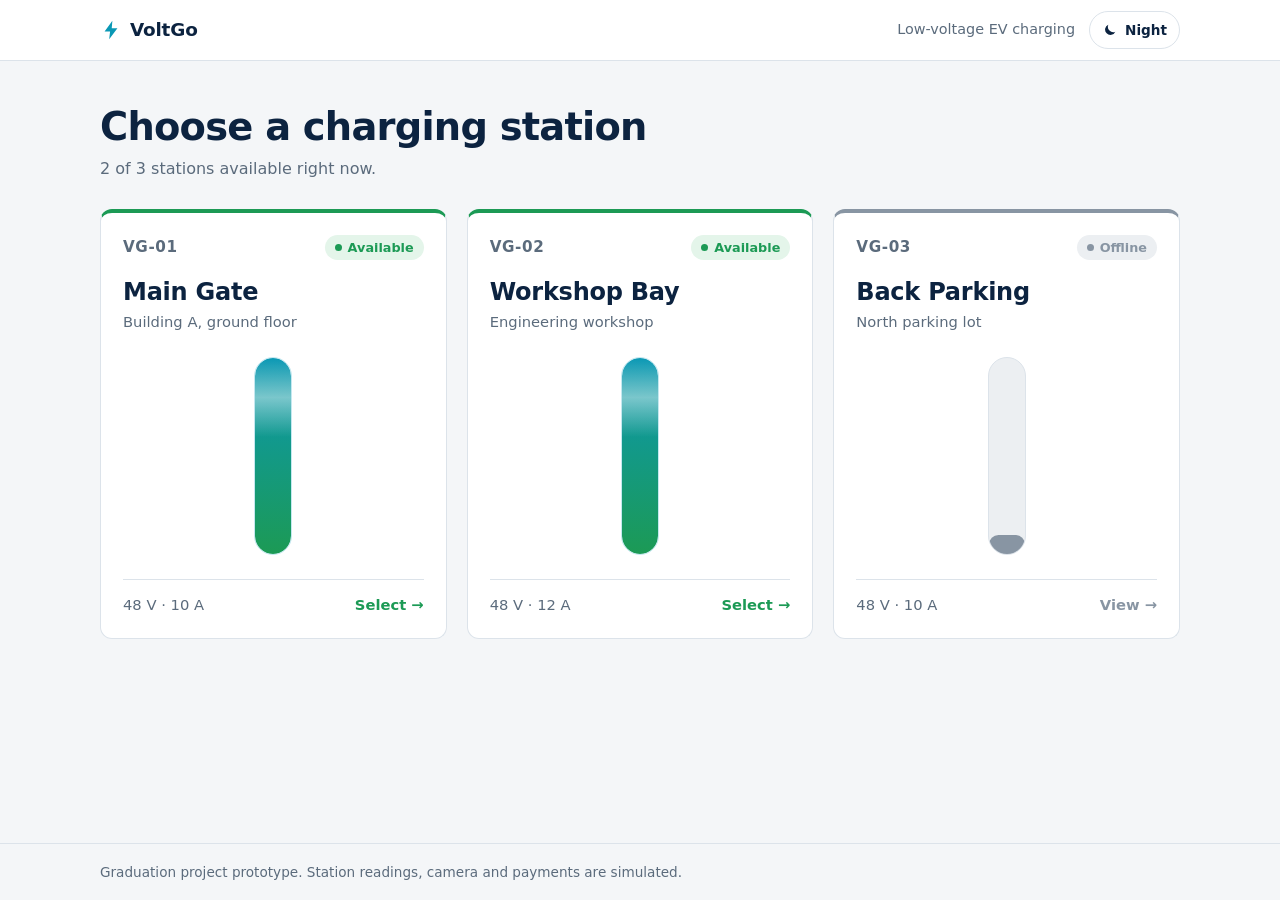
==== index.html @ 455cdbba "Add files via upload" ====
<!DOCTYPE html>
<html lang="en">
<head>
  <meta charset="utf-8">
  <meta name="viewport" content="width=device-width, initial-scale=1">
  <title>VoltGo – Choose a charging station</title>
  <link rel="stylesheet" href="css/style.css">
  <script src="js/theme.js"></script>
</head>
<body>

  <header class="site-header">
    <div class="container header-inner">
      <a class="brand" href="index.html" aria-label="VoltGo home">
        <svg class="brand-mark" viewBox="0 0 24 24" width="22" height="22" aria-hidden="true">
          <path d="M13.5 2 5 13.5h6L10 22l9-12h-6.2z" fill="currentColor"/>
        </svg>
        <span>VoltGo</span>
      </a>
      <div class="header-right">
        <span class="header-note">Low-voltage EV charging</span>
        <button type="button" class="theme-toggle" id="themeToggle" aria-label="Switch to night mode" aria-pressed="false">
          <svg class="icon-moon" viewBox="0 0 24 24" width="16" height="16" aria-hidden="true">
            <path d="M20 14.5A8 8 0 0 1 9.5 4a8 8 0 1 0 10.5 10.5z" fill="currentColor"/>
          </svg>
          <svg class="icon-sun" viewBox="0 0 24 24" width="16" height="16" aria-hidden="true">
            <circle cx="12" cy="12" r="4.2" fill="currentColor"/>
            <path d="M12 2v3M12 19v3M2 12h3M19 12h3M4.9 4.9l2.1 2.1M17 17l2.1 2.1M4.9 19.1 7 17M17 7l2.1-2.1"
                  stroke="currentColor" stroke-width="1.8" stroke-linecap="round"/>
          </svg>
          <span class="label-night">Night</span><span class="label-light">Light</span>
        </button>
      </div>
    </div>
  </header>

  <main class="container">
    <section class="intro">
      <h1>Choose a charging station</h1>
      <p class="intro-sub" id="summary"></p>
    </section>

    <!-- Cards are created by js/home.js from the list in js/stations.js -->
    <section class="stations" id="stations" aria-label="Charging stations"></section>
  </main>

  <footer class="site-footer">
    <div class="container">
      Graduation project prototype. Station readings, camera and payments are simulated.
    </div>
  </footer>

  <script src="js/stations.js"></script>
  <script src="js/home.js"></script>
</body>
</html>
---- css/style.css ----
/* ============================================================
   VoltGo – styles (light theme)
   Colors live in the :root block, change them there.
   ============================================================ */

:root {
  --bg: #f4f6f8;
  --surface: #ffffff;
  --line: #dce3ea;
  --ink: #0c2340;          /* dark navy, used for text and primary buttons */
  --ink-soft: #5b6b7c;
  --cyan: #0a98b5;         /* electric cyan, darkened a little so it reads on white */
  --cyan-bright: #19c3df;
  --cyan-soft: #e2f5f9;
  --green: #1c9a55;
  --green-bright: #3ed17f;
  --green-soft: #e4f5ea;
  --off: #8895a3;
  --off-soft: #eceff2;
  --radius: 12px;
  --shadow-hover: 0 14px 30px -14px rgba(12, 35, 64, 0.28);

  /* smaller details (also switched in night mode) */
  --on-ink: #ffffff;       /* text on navy buttons */
  --on-go: #ffffff;        /* text on the green Start button */
  --energy-border: #c4e8f0;
  --camera-a: #eef2f5;
  --camera-b: #e6ebf0;
  --camera-line: #c3cdd7;
  --danger: #b3261e;
  --danger-soft: #fdeceb;
  --ok-text: #14703d;
  --off-text: #4a5866;
  color-scheme: light;
}

/* Night mode: same names, darker values. Switched by js/theme.js */
:root[data-theme="dark"] {
  --bg: #0a1524;
  --surface: #12233a;
  --line: #243a55;
  --ink: #e7eef6;
  --ink-soft: #93a5b9;
  --cyan: #2fc6e2;
  --cyan-bright: #55daf0;
  --cyan-soft: #123a4d;
  --green: #3cc97a;
  --green-bright: #5be39a;
  --green-soft: #12392a;
  --off: #7d8d9f;
  --off-soft: #1b2c42;
  --shadow-hover: 0 14px 30px -14px rgba(0, 0, 0, 0.65);

  --on-ink: #0a1524;
  --on-go: #06210f;
  --energy-border: #1f4f62;
  --camera-a: #162a43;
  --camera-b: #1a3150;
  --camera-line: #33506f;
  --danger: #ff8078;
  --danger-soft: #3b1d22;
  --ok-text: #7fe3a9;
  --off-text: #b6c3d1;
  color-scheme: dark;
}

*, *::before, *::after { box-sizing: border-box; }

html { -webkit-text-size-adjust: 100%; }

body {
  margin: 0;
  background: var(--bg);
  color: var(--ink);
  font-family: system-ui, -apple-system, "Segoe UI", Roboto, "Helvetica Neue", Arial, sans-serif;
  font-size: 16px;
  line-height: 1.5;
  min-height: 100vh;
  display: flex;
  flex-direction: column;
}

main { flex: 1; padding-bottom: 48px; }

[hidden] { display: none !important; }

h1, h2, p, dl, dd { margin: 0; }
a { color: var(--cyan); }
button, input { font: inherit; color: inherit; }

.container { width: min(1080px, 100% - 32px); margin-inline: auto; }
.muted { color: var(--ink-soft); }
.small { font-size: 0.85rem; }

/* ---------- Header / footer ---------- */
.site-header {
  background: var(--surface);
  border-bottom: 1px solid var(--line);
}
.header-inner {
  display: flex;
  align-items: center;
  justify-content: space-between;
  height: 60px;
}
.brand {
  display: inline-flex;
  align-items: center;
  gap: 8px;
  color: var(--ink);
  text-decoration: none;
  font-weight: 700;
  font-size: 1.15rem;
  letter-spacing: -0.01em;
}
.brand-mark { color: var(--cyan); }
.header-note, .back-link { font-size: 0.9rem; color: var(--ink-soft); text-decoration: none; }
.back-link:hover { color: var(--ink); }

.site-footer {
  border-top: 1px solid var(--line);
  padding: 18px 0;
  font-size: 0.85rem;
  color: var(--ink-soft);
}

/* ---------- Status pill ---------- */
.status {
  display: inline-flex;
  align-items: center;
  gap: 6px;
  padding: 3px 10px;
  border-radius: 999px;
  font-size: 0.8rem;
  font-weight: 600;
  white-space: nowrap;
}
.status::before {
  content: "";
  width: 7px;
  height: 7px;
  border-radius: 50%;
  background: currentColor;
}
.status--available { background: var(--green-soft); color: var(--green); }
.status--offline   { background: var(--off-soft);   color: var(--off); }

/* ============================================================
   HOME PAGE
   ============================================================ */
.intro { padding: 44px 0 28px; }
.intro h1 { font-size: clamp(1.8rem, 4vw, 2.4rem); letter-spacing: -0.02em; line-height: 1.15; }
.intro-sub { margin-top: 8px; color: var(--ink-soft); }

.stations {
  display: grid;
  grid-template-columns: repeat(auto-fit, minmax(250px, 1fr));
  gap: 20px;
}

.station-card {
  --accent: var(--cyan);
  display: flex;
  flex-direction: column;
  min-height: 430px;
  padding: 22px;
  background: var(--surface);
  border: 1px solid var(--line);
  border-top: 4px solid var(--accent);
  border-radius: var(--radius);
  color: inherit;
  text-decoration: none;
  transition: transform 0.25s ease, box-shadow 0.25s ease, border-color 0.25s ease;
  animation: rise 0.5s ease both;
  animation-delay: calc(var(--i, 0) * 90ms);
}
.station-card.is-available { --accent: var(--green); }
.station-card.is-offline   { --accent: var(--off); }

.station-card:focus-visible { outline: 3px solid var(--cyan-soft); border-color: var(--accent); }
.station-card:active { transform: scale(0.98); }

/* Hover lift only on devices that really hover (mouse), not on touch screens */
@media (hover: hover) {
  .station-card:hover {
    transform: translateY(-6px);
    box-shadow: var(--shadow-hover);
    border-color: var(--accent);
  }
}

.card-top { display: flex; justify-content: space-between; align-items: center; }
.card-id {
  font-weight: 700;
  font-size: 0.95rem;
  letter-spacing: 0.04em;
  color: var(--ink-soft);
}
.card-name { margin-top: 18px; font-size: 1.5rem; letter-spacing: -0.01em; line-height: 1.2; }
.card-location { margin-top: 4px; color: var(--ink-soft); font-size: 0.92rem; }

/* The vertical energy bar */
.energy {
  position: relative;
  flex: 1;
  width: 38px;
  min-height: 150px;
  margin: 24px auto;
  background: var(--cyan-soft);
  border: 1px solid var(--energy-border);
  border-radius: 19px;
  overflow: hidden;
}
.energy-fill {
  position: absolute;
  inset: auto 0 0 0;
  height: 100%;
  background: linear-gradient(to top, var(--green), var(--cyan));
  border-radius: 19px;
}
/* a soft light band that drifts upward */
.energy-fill::after {
  content: "";
  position: absolute;
  left: 0;
  right: 0;
  height: 40%;
  background: linear-gradient(to top, transparent, rgba(255, 255, 255, 0.45), transparent);
  animation: flow 2.8s linear infinite;
}
.is-offline .energy { background: var(--off-soft); border-color: var(--line); }
.is-offline .energy-fill { height: 10%; background: var(--off); }
.is-offline .energy-fill::after { display: none; }

.card-foot {
  display: flex;
  justify-content: space-between;
  align-items: center;
  padding-top: 14px;
  border-top: 1px solid var(--line);
  font-size: 0.92rem;
}
.card-spec { color: var(--ink-soft); }
.card-go { font-weight: 600; color: var(--accent); transition: transform 0.2s ease; }
.station-card:hover .card-go { transform: translateX(4px); }

@keyframes rise {
  from { opacity: 0; transform: translateY(14px); }
  to   { opacity: 1; transform: none; }
}
@keyframes flow {
  from { bottom: -45%; }
  to   { bottom: 105%; }
}

/* ============================================================
   STATION PAGE
   ============================================================ */
.notice-block { padding: 60px 0; }
.notice-block h1 { margin-bottom: 8px; }

.station-head {
  display: flex;
  justify-content: space-between;
  align-items: flex-start;
  gap: 16px;
  padding: 32px 0 22px;
}
.station-head h1 { font-size: clamp(1.6rem, 4vw, 2.1rem); letter-spacing: -0.02em; line-height: 1.15; }
.eyebrow { font-weight: 700; letter-spacing: 0.05em; color: var(--cyan); font-size: 0.9rem; }

.layout { display: grid; gap: 20px; grid-template-columns: 1fr; align-items: start; }
.col { display: grid; gap: 20px; }
@media (min-width: 880px) {
  .layout { grid-template-columns: 1fr 1.1fr; }
}

.card {
  background: var(--surface);
  border: 1px solid var(--line);
  border-radius: var(--radius);
  padding: 22px;
  animation: rise 0.4s ease both;
}
.card-title {
  display: flex;
  align-items: center;
  gap: 10px;
  font-size: 1.05rem;
  margin-bottom: 16px;
}
.tag {
  font-size: 0.7rem;
  font-weight: 600;
  text-transform: uppercase;
  letter-spacing: 0.06em;
  padding: 2px 8px;
  border-radius: 4px;
  background: var(--off-soft);
  color: var(--ink-soft);
}

/* Readings */
.readings { display: grid; grid-template-columns: repeat(3, 1fr); gap: 10px; margin-bottom: 12px; }
.reading {
  display: flex;
  flex-direction: column;
  gap: 2px;
  padding: 12px;
  background: var(--bg);
  border-radius: 8px;
}
.reading-label { font-size: 0.78rem; color: var(--ink-soft); }
.reading-value {
  font-size: 1.5rem;
  font-weight: 700;
  font-variant-numeric: tabular-nums;
  line-height: 1.2;
}
.reading-value small, .live-value small {
  margin-left: 3px;
  font-size: 0.8rem;
  font-weight: 500;
  color: var(--ink-soft);
}

/* Camera placeholder */
.camera {
  display: flex;
  flex-direction: column;
  align-items: center;
  justify-content: center;
  gap: 8px;
  aspect-ratio: 16 / 9;
  border-radius: 8px;
  color: var(--ink-soft);
  font-size: 0.9rem;
  background: repeating-linear-gradient(135deg, var(--camera-a), var(--camera-a) 12px, var(--camera-b) 12px, var(--camera-b) 24px);
  border: 1px dashed var(--camera-line);
}
.camera.is-off { opacity: 0.7; }

/* Steps */
.step { display: flex; align-items: center; gap: 10px; margin: 22px 0 10px; }
.step:first-of-type { margin-top: 0; }
.step-num {
  display: grid;
  place-items: center;
  width: 24px;
  height: 24px;
  border-radius: 50%;
  background: var(--ink);
  color: var(--on-ink);
  font-size: 0.8rem;
  font-weight: 700;
}
.step-title { font-weight: 600; }

/* Segmented control */
.segmented {
  display: grid;
  grid-template-columns: 1fr 1fr;
  padding: 4px;
  gap: 4px;
  background: var(--bg);
  border-radius: 10px;
}
.seg {
  padding: 9px 10px;
  border: 0;
  border-radius: 7px;
  background: transparent;
  color: var(--ink-soft);
  font-weight: 600;
  cursor: pointer;
  transition: background 0.2s ease, color 0.2s ease, box-shadow 0.2s ease;
}
.seg:hover:not(:disabled) { color: var(--ink); }
.seg.is-active { background: var(--surface); color: var(--ink); box-shadow: 0 1px 3px rgba(12, 35, 64, 0.15); }
.seg:disabled { cursor: not-allowed; opacity: 0.6; }

/* Amount field */
.field { display: block; margin-top: 14px; }
.field-label { display: block; margin-bottom: 6px; font-size: 0.85rem; color: var(--ink-soft); }
.field-box {
  display: flex;
  align-items: center;
  border: 1px solid var(--line);
  border-radius: 10px;
  background: var(--surface);
  transition: border-color 0.2s ease, box-shadow 0.2s ease;
}
.field-box:focus-within { border-color: var(--cyan); box-shadow: 0 0 0 3px var(--cyan-soft); }
.field-box input {
  flex: 1;
  min-width: 0;
  padding: 12px 14px;
  border: 0;
  background: transparent;
  font-size: 1.2rem;
  font-weight: 600;
  outline: none;
}
.field-box input:disabled { opacity: 0.6; }
.field-unit { padding-right: 14px; color: var(--ink-soft); font-weight: 600; }

.chips { display: flex; flex-wrap: wrap; gap: 8px; margin-top: 10px; }
.chip {
  padding: 6px 14px;
  border: 1px solid var(--line);
  border-radius: 999px;
  background: var(--surface);
  cursor: pointer;
  font-size: 0.9rem;
  transition: border-color 0.2s ease, color 0.2s ease, background 0.2s ease;
}
.chip:hover:not(:disabled) { border-color: var(--cyan); color: var(--cyan); background: var(--cyan-soft); }
.chip:disabled { opacity: 0.5; cursor: not-allowed; }

.error { margin-top: 10px; color: var(--danger); font-size: 0.9rem; }

/* Price / energy summary */
.summary-list { margin-top: 16px; border: 1px solid var(--line); border-radius: 10px; }
.summary-list > div {
  display: flex;
  justify-content: space-between;
  gap: 12px;
  padding: 10px 14px;
}
.summary-list > div + div { border-top: 1px solid var(--line); }
.summary-list dt { color: var(--ink-soft); }
.summary-list dd { font-weight: 700; font-variant-numeric: tabular-nums; text-align: right; }
.summary-list--big { margin-top: 0; }

/* Notices */
.notice { padding: 10px 14px; border-radius: 8px; font-size: 0.92rem; margin-top: 12px; }
.notice--ok  { background: var(--green-soft); color: var(--ok-text); }
.notice--off { background: var(--off-soft);   color: var(--off-text); margin: 0 0 16px; }

/* Buttons */
.btn {
  display: inline-flex;
  align-items: center;
  justify-content: center;
  width: 100%;
  padding: 13px 18px;
  border: 0;
  border-radius: 10px;
  font-weight: 700;
  text-decoration: none;
  cursor: pointer;
  transition: transform 0.15s ease, background 0.2s ease, box-shadow 0.2s ease, opacity 0.2s ease;
}
@media (hover: hover) {
  .btn:hover:not(:disabled) { transform: translateY(-1px); box-shadow: 0 8px 16px -10px rgba(12, 35, 64, 0.5); }
}
.btn:active:not(:disabled) { transform: translateY(0); }
.btn:disabled { opacity: 0.45; cursor: not-allowed; }

.btn--primary { background: var(--ink); color: var(--on-ink); }
.btn--go      { background: var(--green); color: var(--on-go); }
.btn--stop    { background: var(--surface); color: var(--danger); border: 1.5px solid var(--danger); margin-top: 18px; }
.btn--stop:hover:not(:disabled) { background: var(--danger-soft); }
.btn--ghost   { background: transparent; color: var(--ink); border: 1px solid var(--line); }

#payNote { margin-top: 8px; }
.btn-row { display: grid; grid-template-columns: 1fr 1fr; gap: 10px; margin-top: 16px; }

.link-btn {
  display: block;
  margin: 12px auto 0;
  padding: 4px;
  border: 0;
  background: none;
  color: var(--ink-soft);
  font-size: 0.9rem;
  text-decoration: underline;
  cursor: pointer;
}
.link-btn:hover { color: var(--ink); }

/* Live charging */
.pulse-dot {
  width: 10px;
  height: 10px;
  border-radius: 50%;
  background: var(--green-bright);
  animation: pulse 1.4s ease-out infinite;
}
@keyframes pulse {
  0%   { box-shadow: 0 0 0 0 rgba(62, 209, 127, 0.6); }
  100% { box-shadow: 0 0 0 10px rgba(62, 209, 127, 0); }
}

.live-grid { display: grid; grid-template-columns: repeat(3, 1fr); gap: 10px; margin-bottom: 18px; }
.live-item { display: flex; flex-direction: column; gap: 2px; padding: 12px; background: var(--bg); border-radius: 8px; }
.live-value { font-size: 1.45rem; font-weight: 700; font-variant-numeric: tabular-nums; line-height: 1.2; }

.progress { height: 12px; background: var(--cyan-soft); border-radius: 6px; overflow: hidden; margin-bottom: 8px; }
.progress-fill {
  height: 100%;
  width: 0;
  background: linear-gradient(to right, var(--cyan), var(--green));
  border-radius: 6px;
  transition: width 0.45s linear;
}

/* ---------- Night mode switch (header button) ---------- */
.header-right { display: flex; align-items: center; gap: 14px; }

.theme-toggle {
  display: inline-flex;
  align-items: center;
  gap: 7px;
  min-height: 38px;
  padding: 6px 12px;
  border: 1px solid var(--line);
  border-radius: 999px;
  background: var(--surface);
  color: var(--ink);
  font-size: 0.85rem;
  font-weight: 600;
  cursor: pointer;
  transition: border-color 0.2s ease, background 0.2s ease;
}
.theme-toggle:hover { border-color: var(--cyan); }
.theme-toggle svg { flex: none; }
.theme-toggle .icon-sun, .theme-toggle .label-light { display: none; }
:root[data-theme="dark"] .theme-toggle .icon-sun,
:root[data-theme="dark"] .theme-toggle .label-light { display: inline; }
:root[data-theme="dark"] .theme-toggle .icon-moon,
:root[data-theme="dark"] .theme-toggle .label-night { display: none; }

/* smooth color change when switching */
body, .site-header, .card, .station-card, .field-box, .reading, .live-item {
  transition-property: background-color, border-color, color, transform, box-shadow;
  transition-duration: 0.25s;
}

/* ---------- Tablets and phones ---------- */

/* On a phone the charging panel comes first, readings and camera after it */
.col--main { order: -1; }
@media (min-width: 880px) {
  .col--main { order: 0; }
}

/* Easier to tap with a finger */
button, .btn, .chip, .seg { touch-action: manipulation; -webkit-tap-highlight-color: transparent; }
.btn { min-height: 50px; }
.seg { min-height: 44px; }
.chip { min-height: 40px; }

@media (max-width: 600px) {
  .container { width: calc(100% - 28px); }
  .intro { padding: 26px 0 18px; }
  .station-head { padding: 22px 0 16px; }
  .card { padding: 18px; }

  /* Two cards per row so all stations fit on one screen */
  .stations { grid-template-columns: 1fr 1fr; gap: 12px; }
  .station-card { min-height: 330px; padding: 16px 14px; }
  .station-card:last-child:nth-child(odd) { grid-column: 1 / -1; } /* odd one out fills the row */
  .card-top { flex-direction: column; align-items: flex-start; gap: 8px; }
  .card-name { margin-top: 14px; font-size: 1.2rem; }
  .card-location { font-size: 0.82rem; }
  .energy { width: 32px; min-height: 110px; margin: 16px auto; }
  .card-foot { flex-direction: column; align-items: flex-start; gap: 2px; font-size: 0.85rem; }
}

@media (max-width: 520px) {
  .readings, .live-grid { grid-template-columns: 1fr; }
  .reading, .live-item { flex-direction: row; justify-content: space-between; align-items: baseline; }
  .btn-row { grid-template-columns: 1fr; }
  .header-note { display: none; }
}

/* Phones with a notch or a home bar */
.site-footer { padding-bottom: calc(18px + env(safe-area-inset-bottom)); }

/* ---------- Respect "reduce motion" settings ---------- */
@media (prefers-reduced-motion: reduce) {
  *, *::before, *::after { animation: none !important; transition: none !important; }
}
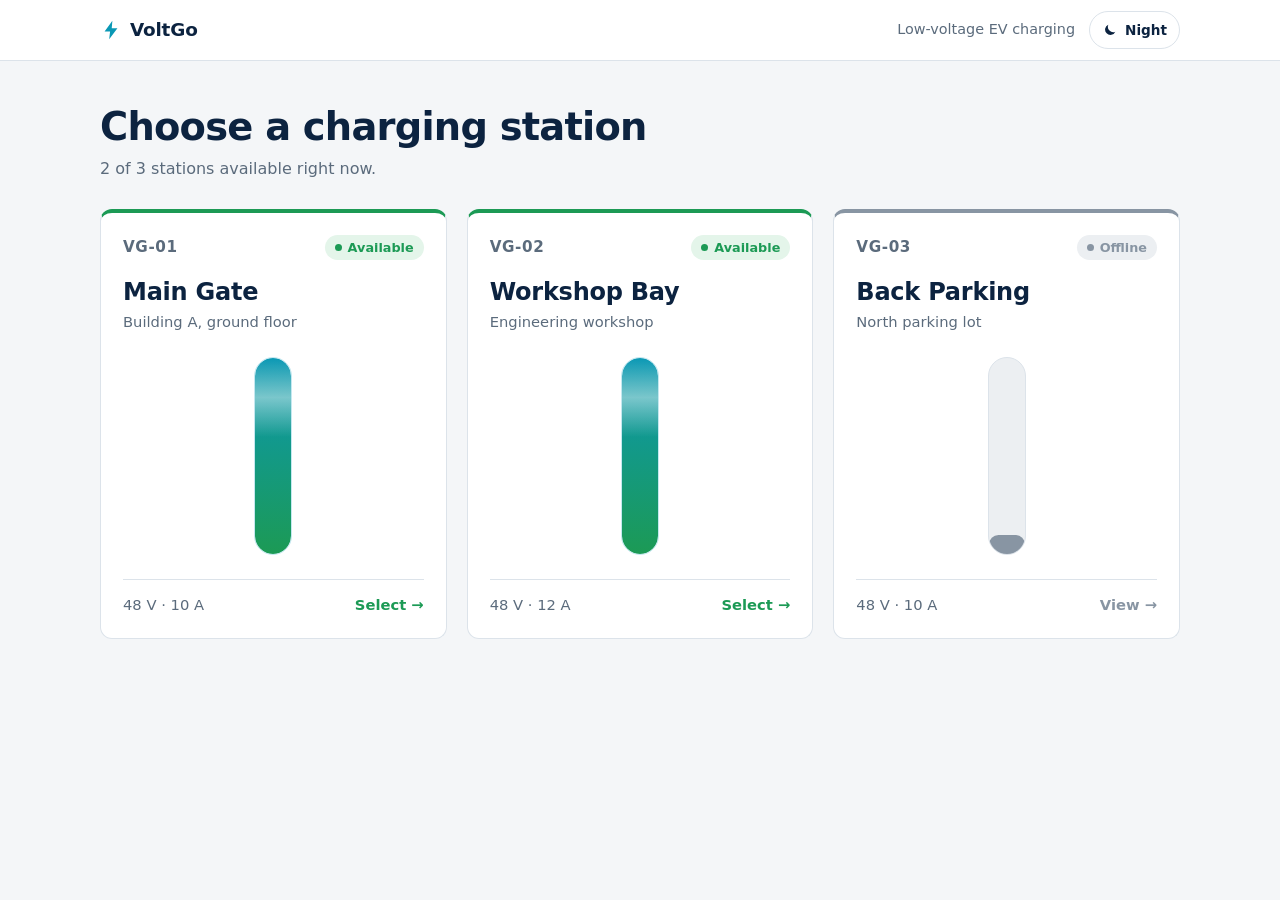
==== commit 888472ec: "Remove footer from index.html Removed footer section from the index.html file." ====
--- a/index.html
+++ b/index.html
@@ -44,11 +44,6 @@
     <section class="stations" id="stations" aria-label="Charging stations"></section>
   </main>
 
-  <footer class="site-footer">
-    <div class="container">
-      Graduation project prototype. Station readings, camera and payments are simulated.
-    </div>
-  </footer>
 
   <script src="js/stations.js"></script>
   <script src="js/home.js"></script>
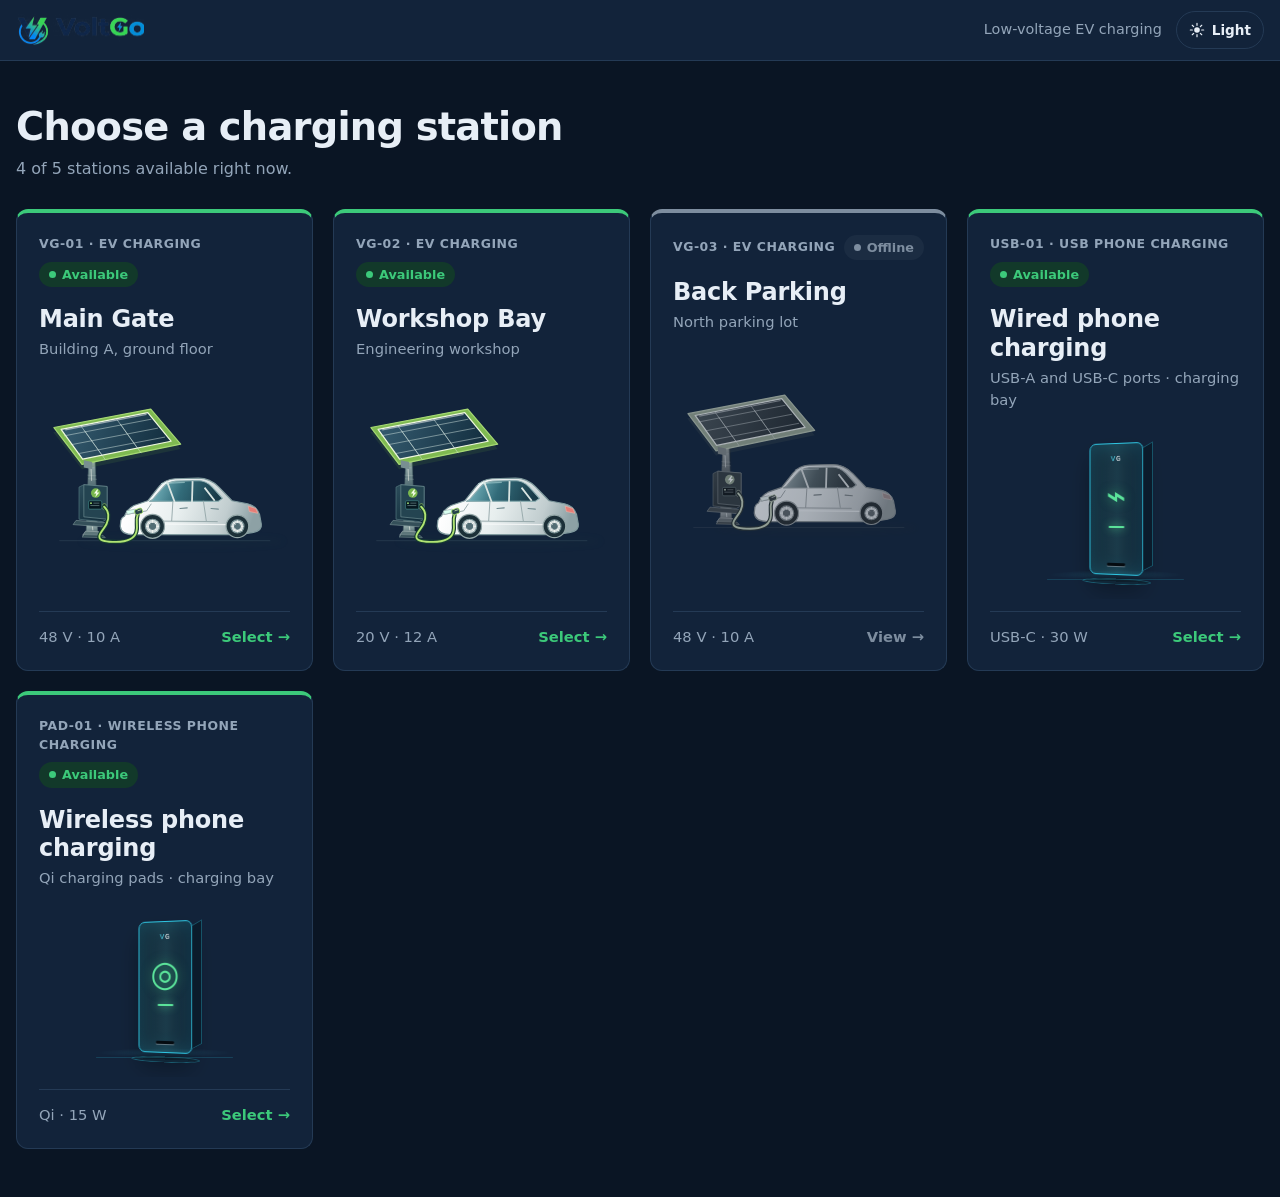
==== commit 910834a4: "Add files via upload" ====
--- a/index.html
+++ b/index.html
@@ -1,51 +1,99 @@
-<!DOCTYPE html>
+<!doctype html>
 <html lang="en">
-<head>
-  <meta charset="utf-8">
-  <meta name="viewport" content="width=device-width, initial-scale=1">
-  <title>VoltGo – Choose a charging station</title>
-  <link rel="stylesheet" href="css/style.css">
-  <script src="js/theme.js"></script>
-</head>
-<body>
+  <head>
+    <meta charset="utf-8" />
+    <meta name="viewport" content="width=device-width, initial-scale=1" />
+    <title>VoltGo</title>
+    <link rel="icon" type="image/png" sizes="192x192" href="assets/voltgo-icon.png" />
+    <link rel="stylesheet" href="css/style.css" />
+    <script src="js/theme.js"></script>
+  </head>
+  <body>
+    <header class="site-header">
+      <div class="container container--wide header-inner">
+        <a class="brand" href="index.html" aria-label="VoltGo home">
+          <img class="brand-logo" src="assets/voltgo-logo.png" alt="" />
+        </a>
+        <div class="header-right">
+          <span class="header-note">Low-voltage EV charging</span>
+          <button
+            type="button"
+            class="theme-toggle"
+            id="themeToggle"
+            aria-label="Switch to night mode"
+            aria-pressed="false"
+          >
+            <svg
+              class="icon-moon"
+              viewBox="0 0 24 24"
+              width="16"
+              height="16"
+              aria-hidden="true"
+            >
+              <path
+                d="M20 14.5A8 8 0 0 1 9.5 4a8 8 0 1 0 10.5 10.5z"
+                fill="currentColor"
+              />
+            </svg>
+            <svg
+              class="icon-sun"
+              viewBox="0 0 24 24"
+              width="16"
+              height="16"
+              aria-hidden="true"
+            >
+              <circle cx="12" cy="12" r="4.2" fill="currentColor" />
+              <path
+                d="M12 2v3M12 19v3M2 12h3M19 12h3M4.9 4.9l2.1 2.1M17 17l2.1 2.1M4.9 19.1 7 17M17 7l2.1-2.1"
+                stroke="currentColor"
+                stroke-width="1.8"
+                stroke-linecap="round"
+              />
+            </svg>
+            <span class="label-night">Night</span
+            ><span class="label-light">Light</span>
+          </button>
+        </div>
+      </div>
+    </header>
 
-  <header class="site-header">
-    <div class="container header-inner">
-      <a class="brand" href="index.html" aria-label="VoltGo home">
-        <svg class="brand-mark" viewBox="0 0 24 24" width="22" height="22" aria-hidden="true">
-          <path d="M13.5 2 5 13.5h6L10 22l9-12h-6.2z" fill="currentColor"/>
-        </svg>
-        <span>VoltGo</span>
-      </a>
-      <div class="header-right">
-        <span class="header-note">Low-voltage EV charging</span>
-        <button type="button" class="theme-toggle" id="themeToggle" aria-label="Switch to night mode" aria-pressed="false">
-          <svg class="icon-moon" viewBox="0 0 24 24" width="16" height="16" aria-hidden="true">
-            <path d="M20 14.5A8 8 0 0 1 9.5 4a8 8 0 1 0 10.5 10.5z" fill="currentColor"/>
-          </svg>
-          <svg class="icon-sun" viewBox="0 0 24 24" width="16" height="16" aria-hidden="true">
-            <circle cx="12" cy="12" r="4.2" fill="currentColor"/>
-            <path d="M12 2v3M12 19v3M2 12h3M19 12h3M4.9 4.9l2.1 2.1M17 17l2.1 2.1M4.9 19.1 7 17M17 7l2.1-2.1"
-                  stroke="currentColor" stroke-width="1.8" stroke-linecap="round"/>
-          </svg>
-          <span class="label-night">Night</span><span class="label-light">Light</span>
-        </button>
-      </div>
-    </div>
-  </header>
+    <main class="container container--wide">
+      <section class="intro">
+        <h1>Choose a charging station</h1>
+        <p class="intro-sub" id="summary"></p>
+      </section>
 
-  <main class="container">
-    <section class="intro">
-      <h1>Choose a charging station</h1>
-      <p class="intro-sub" id="summary"></p>
-    </section>
+      <section
+        class="stations"
+        id="stations"
+        aria-label="Charging stations"
+      ></section>
 
-    <!-- Cards are created by js/home.js from the list in js/stations.js -->
-    <section class="stations" id="stations" aria-label="Charging stations"></section>
-  </main>
+      <template id="stationCardTemplate">
+        <a class="station-card" data-card-link>
+          <div class="card-top">
+            <span class="card-id" data-card-id></span>
+            <span class="status" data-card-status></span>
+          </div>
+          <h2 class="card-name" data-card-name></h2>
+          <p class="card-location" data-card-location></p>
+          <div class="charger-stage" aria-hidden="true">
+            <img class="ev-smart-art" data-ev-art src="assets/smart-pole-ev.svg" alt="Smart streetlight pole charging an electric car via a cable">
+            <div class="charger-model" data-phone-art>
+              <div class="charger-face"><span class="charger-logo">V<span>G</span></span><span class="charger-bolt" data-service-icon></span><span class="charger-light"></span><span class="charger-slot"></span></div>
+              <div class="charger-side"></div><div class="charger-foot"></div>
+            </div>
+            <div class="charger-floor" data-card-floor></div>
+          </div>
+          <div class="card-foot">
+            <span class="card-spec" data-card-spec></span>
+            <span class="card-go" data-card-go></span>
+          </div>
+        </a>
+      </template>
+    </main>
 
-
-  <script src="js/stations.js"></script>
-  <script src="js/home.js"></script>
-</body>
+    <script src="js/stations.js"></script>
+    <script src="js/home.js"></script>
+  </body>
 </html>
--- a/css/style.css
+++ b/css/style.css
@@ -89,6 +89,7 @@
 button, input { font: inherit; color: inherit; }
 
 .container { width: min(1080px, 100% - 32px); margin-inline: auto; }
+.container--wide { width: min(1880px, 100% - 32px); }
 .muted { color: var(--ink-soft); }
 .small { font-size: 0.85rem; }
 
@@ -113,7 +114,7 @@
   font-size: 1.15rem;
   letter-spacing: -0.01em;
 }
-.brand-mark { color: var(--cyan); }
+.brand-logo { display: block; width: clamp(120px, 10vw, 170px); height: auto; }
 .header-note, .back-link { font-size: 0.9rem; color: var(--ink-soft); text-decoration: none; }
 .back-link:hover { color: var(--ink); }
 
@@ -189,48 +190,35 @@
   }
 }
 
-.card-top { display: flex; justify-content: space-between; align-items: center; }
+.card-top { display: flex; justify-content: space-between; align-items: center; gap: 8px; flex-wrap: wrap; }
 .card-id {
   font-weight: 700;
-  font-size: 0.95rem;
+  font-size: 0.78rem;
   letter-spacing: 0.04em;
   color: var(--ink-soft);
 }
 .card-name { margin-top: 18px; font-size: 1.5rem; letter-spacing: -0.01em; line-height: 1.2; }
 .card-location { margin-top: 4px; color: var(--ink-soft); font-size: 0.92rem; }
 
-/* The vertical energy bar */
-.energy {
-  position: relative;
-  flex: 1;
-  width: 38px;
-  min-height: 150px;
-  margin: 24px auto;
-  background: var(--cyan-soft);
-  border: 1px solid var(--energy-border);
-  border-radius: 19px;
-  overflow: hidden;
-}
-.energy-fill {
-  position: absolute;
-  inset: auto 0 0 0;
-  height: 100%;
-  background: linear-gradient(to top, var(--green), var(--cyan));
-  border-radius: 19px;
-}
-/* a soft light band that drifts upward */
-.energy-fill::after {
-  content: "";
-  position: absolute;
-  left: 0;
-  right: 0;
-  height: 40%;
-  background: linear-gradient(to top, transparent, rgba(255, 255, 255, 0.45), transparent);
-  animation: flow 2.8s linear infinite;
-}
-.is-offline .energy { background: var(--off-soft); border-color: var(--line); }
-.is-offline .energy-fill { height: 10%; background: var(--off); }
-.is-offline .energy-fill::after { display: none; }
+/* A small CSS-only 3D charging column for each home card. */
+.charger-stage { position: relative; flex: 1; min-height: 180px; margin: 8px auto 12px; width: 100%; display: grid; place-items: center; perspective: 650px; overflow: hidden; }
+.charger-glow { position: absolute; width: 155px; height: 155px; border-radius: 50%; background: radial-gradient(circle, var(--cyan-soft), transparent 70%); opacity: .9; animation: module-glow 4s ease-in-out infinite; }
+.charger-model { position: relative; width: 58px; height: 132px; transform-style: preserve-3d; transform: rotateY(-22deg); animation: module-float 4s ease-in-out infinite; }
+.charger-face { position: absolute; inset: 0; border: 1px solid var(--cyan); border-radius: 7px; background: linear-gradient(90deg, #132a39, #1b3b4a 52%, #102334); box-shadow: inset 0 0 20px #2fc6e233, 0 14px 25px #0005; display: flex; flex-direction: column; align-items: center; }
+.charger-side { position: absolute; left: 100%; top: 5px; width: 10px; height: 122px; transform: skewY(-28deg); transform-origin: left top; background: #0b1b2b; border: 1px solid #2fc6e255; border-left: 0; }
+.charger-foot { position: absolute; left: -8px; right: -8px; bottom: -11px; height: 9px; transform: rotateX(55deg); border-radius: 50%; background: #102637; border: 1px solid #2fc6e266; }
+.charger-logo,.module-logo { margin-top: 10px; font: 8px var(--font-mono, monospace); color: var(--cyan-bright); letter-spacing: .08em; }
+.charger-logo span,.module-logo span { color: #fff; }
+.charger-bolt { color: var(--green-bright); font-size: 36px; line-height: 1; margin-top: 15px; text-shadow: 0 0 12px #3ed17f99; }
+.charger-light,.module-light { width: 17px; height: 2px; margin-top: 12px; border-radius: 2px; background: var(--green-bright); box-shadow: 0 0 9px var(--green-bright); animation: pulse 1.8s infinite; }
+.charger-slot,.module-slot { width: 20px; height: 3px; margin-top: auto; margin-bottom: 8px; border-radius: 2px; background: #050b10; box-shadow: 0 1px 0 #607783; }
+.charger-floor { position: absolute; bottom: 14px; width: 135px; height: 20px; border-bottom: 1px solid #2fc6e244; transform: rotateX(67deg); background: radial-gradient(ellipse, #2fc6e222, transparent 70%); }
+.is-service-ev .charger-stage { min-height: 205px; overflow:hidden; border-radius:9px; background:transparent; }
+.is-service-ev .charger-glow,.is-service-ev .charger-floor { display:none; }
+.ev-smart-art { display:block; width:100%; height:100%; object-fit:contain; }
+.is-service-ev .charger-stage .ev-smart-art { position:absolute; inset:0; }
+.station-card.is-offline .ev-smart-art { filter:grayscale(.8) opacity(.68); }
+.is-offline .charger-model { filter: grayscale(1); opacity: .65; }
 
 .card-foot {
   display: flex;
@@ -248,10 +236,8 @@
   from { opacity: 0; transform: translateY(14px); }
   to   { opacity: 1; transform: none; }
 }
-@keyframes flow {
-  from { bottom: -45%; }
-  to   { bottom: 105%; }
-}
+@keyframes module-float { 0%,100% { translate: 0 0; } 50% { translate: 0 -7px; } }
+@keyframes module-glow { 0%,100% { scale: .92; opacity: .65; } 50% { scale: 1.08; opacity: 1; } }
 
 /* ============================================================
    STATION PAGE
@@ -324,21 +310,14 @@
   color: var(--ink-soft);
 }
 
-/* Camera placeholder */
-.camera {
-  display: flex;
-  flex-direction: column;
-  align-items: center;
-  justify-content: center;
-  gap: 8px;
-  aspect-ratio: 16 / 9;
-  border-radius: 8px;
-  color: var(--ink-soft);
-  font-size: 0.9rem;
-  background: repeating-linear-gradient(135deg, var(--camera-a), var(--camera-a) 12px, var(--camera-b) 12px, var(--camera-b) 24px);
-  border: 1px dashed var(--camera-line);
-}
-.camera.is-off { opacity: 0.7; }
+/* EV scene illustration and optional local camera preview. */
+.module-scene { position: relative; min-height: 225px; aspect-ratio: 420 / 270; overflow: hidden; border: 1px solid var(--line); border-radius: 8px; background: transparent; color: var(--ink-soft); }
+.camera-feed { position: absolute; z-index: 0; inset: 0; width: 100%; height: 100%; object-fit: cover; background: #07131c; }
+.ev-smart-art-detail { position:absolute; inset:0; width:100%; height:100%; object-fit:contain; }
+.camera-message { position: absolute; left: 9px; bottom: 9px; z-index: 2; padding: 5px 7px; border-radius: 4px; background: #07131ccc; color: #d8e7e8; font-size: .68rem; }
+.module-scene.is-live .ev-smart-art-detail { display:none; }
+.camera-toggle { margin-top: 12px; }
+.camera-help { margin-top: 7px; }
 
 /* Steps */
 .step { display: flex; align-items: center; gap: 10px; margin: 22px 0 10px; }
@@ -492,9 +471,10 @@
   100% { box-shadow: 0 0 0 10px rgba(62, 209, 127, 0); }
 }
 
-.live-grid { display: grid; grid-template-columns: repeat(3, 1fr); gap: 10px; margin-bottom: 18px; }
+.live-grid { display: grid; grid-template-columns: repeat(2, 1fr); gap: 10px; margin-bottom: 18px; }
 .live-item { display: flex; flex-direction: column; gap: 2px; padding: 12px; background: var(--bg); border-radius: 8px; }
 .live-value { font-size: 1.45rem; font-weight: 700; font-variant-numeric: tabular-nums; line-height: 1.2; }
+.live-value--time { font-size: 1.1rem; }
 
 .progress { height: 12px; background: var(--cyan-soft); border-radius: 6px; overflow: hidden; margin-bottom: 8px; }
 .progress-fill {
@@ -557,14 +537,15 @@
   .station-head { padding: 22px 0 16px; }
   .card { padding: 18px; }
 
-  /* Two cards per row so all stations fit on one screen */
+  /* Keep the charging services compact on phone screens. */
   .stations { grid-template-columns: 1fr 1fr; gap: 12px; }
   .station-card { min-height: 330px; padding: 16px 14px; }
   .station-card:last-child:nth-child(odd) { grid-column: 1 / -1; } /* odd one out fills the row */
   .card-top { flex-direction: column; align-items: flex-start; gap: 8px; }
   .card-name { margin-top: 14px; font-size: 1.2rem; }
   .card-location { font-size: 0.82rem; }
-  .energy { width: 32px; min-height: 110px; margin: 16px auto; }
+  .charger-stage { min-height: 120px; }
+  .charger-model { transform: rotateY(-22deg) scale(.82); }
   .card-foot { flex-direction: column; align-items: flex-start; gap: 2px; font-size: 0.85rem; }
 }
 
@@ -578,6 +559,61 @@
 /* Phones with a notch or a home bar */
 .site-footer { padding-bottom: calc(18px + env(safe-area-inset-bottom)); }
 
+/* Shared phone charging service page */
+.phone-port.is-closed { opacity: .48; cursor: not-allowed; background: var(--bg); }
+.phone-port.is-closed .phone-port-dot { background: var(--off); box-shadow: none; }
+.phone-port.is-closed .phone-port-check { opacity: 1; color: var(--off); }
+.phone-port-type { display: inline !important; margin-left: 6px; color: var(--cyan) !important; font-size: .68rem !important; font-weight: 500; }
+.phone-layout { display: grid; grid-template-columns: 1fr 1.05fr; gap: 20px; align-items: start; }
+.phone-scene { min-height: 300px; position: relative; overflow: hidden; display: grid; place-items: center; perspective: 650px; border-radius: 8px; background: radial-gradient(ellipse,#183748,var(--bg) 72%); }
+.phone-scene-glow { position: absolute; width: 220px; height: 220px; border-radius: 50%; background: radial-gradient(circle,#2fc6e233,transparent 70%); animation: module-glow 4s ease-in-out infinite; }
+.phone-station-model { position: relative; z-index: 1; display: flex; flex-direction: column; align-items: center; width: 78px; height: 166px; border: 1px solid #55daf088; border-radius: 9px; background: linear-gradient(90deg,#132a39,#1b3b4a 52%,#102334); box-shadow: inset 0 0 20px #2fc6e222,0 20px 35px #0006; transform: rotateY(-20deg); animation: module-float 4s ease-in-out infinite; }
+.phone-model-logo { margin-top: 12px; color: var(--cyan-bright); font: 9px monospace; letter-spacing: .12em; }
+.phone-model-icon { display: grid; place-items: center; flex: 1; color: var(--green-bright); font-size: 52px; text-shadow: 0 0 14px #3ed17f99; }
+.phone-model-light { width: 22px; height: 2px; margin-bottom: 10px; background: var(--green-bright); box-shadow: 0 0 10px var(--green-bright); }
+.phone-model-base { position: absolute; left: -8px; right: -8px; bottom: -12px; height: 9px; border: 1px solid #2fc6e266; border-radius: 50%; background: #102637; transform: rotateX(55deg); }
+.phone-scene-floor { position: absolute; bottom: 22px; width: 210px; height: 25px; border-bottom: 1px solid #2fc6e244; background: radial-gradient(ellipse,#2fc6e222,transparent 72%); transform: rotateX(67deg); }
+.phone-port-list,.phone-package-list { display: grid; gap: 8px; }
+.phone-port,.phone-package { display: flex; align-items: center; gap: 11px; width: 100%; min-height: 52px; padding: 9px 12px; border: 1px solid var(--line); border-radius: 8px; background: var(--surface); text-align: left; cursor: pointer; }
+.phone-port.selected,.phone-package.selected { border-color: var(--cyan); background: var(--cyan-soft); }
+.phone-port:disabled,.phone-package:disabled { opacity: .65; cursor: not-allowed; }
+.phone-port-dot { width: 8px; height: 8px; border-radius: 50%; background: var(--green-bright); box-shadow: 0 0 8px #3ed17f66; }
+.phone-port strong,.phone-port small { display: block; }
+.phone-port strong { font-size: .9rem; }
+.phone-port small { color: var(--ink-soft); font-size: .78rem; }
+.phone-port-check { margin-left: auto; color: var(--cyan); opacity: 0; }
+.phone-port.selected .phone-port-check { opacity: 1; }
+.phone-package-list { grid-template-columns: repeat(3,1fr); }
+.phone-package { display: block; text-align: center; padding: 12px 6px; }
+.phone-package strong { display: block; font-size: 1.15rem; }
+.phone-package strong small { font-size: .72rem; color: var(--ink-soft); }
+.phone-package span { display: block; margin-top: 4px; color: var(--cyan); font-weight: 700; font-size: .85rem; }
+.phone-price { margin: 14px 0; }
+.phone-footnote { margin: 8px 0 14px; }
+.phone-session-state { margin-bottom: 14px; padding: 9px 12px; border-radius: 8px; background: var(--off-soft); color: var(--ink-soft); }
+.phone-session-state.is-charging { background: var(--green-soft); color: var(--ok-text); }
+.phone-stats { display: grid; grid-template-columns: 1fr 1fr; gap: 10px; margin: 14px 0; }
+.phone-stats>div { display: flex; flex-direction: column; gap: 4px; padding: 14px; border-radius: 8px; background: var(--bg); }
+.phone-stats span { color: var(--ink-soft); font-size: .84rem; }
+.phone-stats strong { font-size: 1.35rem; font-variant-numeric: tabular-nums; }
+.pole-telemetry { margin: 18px 0 12px; padding: 15px; border: 1px solid var(--line); border-radius: 10px; background: var(--bg); }
+.pole-telemetry-heading,.pole-reading-heading { display: flex; align-items: center; justify-content: space-between; gap: 10px; }
+.pole-telemetry-heading { margin-bottom: 12px; }
+.pole-telemetry-heading h3 { font-size: .92rem; }
+.pole-telemetry-grid { display: grid; grid-template-columns: 1fr 1fr; gap: 10px; }
+.pole-reading { min-width: 0; padding: 12px; border: 1px solid var(--line); border-radius: 8px; background: var(--surface); }
+.pole-reading-heading span { color: var(--ink-soft); font-size: .82rem; }
+.pole-reading-heading strong { font-size: 1.05rem; font-variant-numeric: tabular-nums; white-space: nowrap; }
+.pole-battery-track { height: 8px; margin-top: 10px; overflow: hidden; border-radius: 99px; background: var(--line); }
+.pole-battery-fill { width: 86%; height: 100%; border-radius: inherit; background: linear-gradient(90deg, var(--cyan), var(--green)); transition: width .6s ease; }
+.pole-reading--temperature .pole-reading-heading strong { color: var(--cyan); }
+.pole-temperature-note { margin-top: 8px; color: var(--green); font-size: .76rem; }
+.pole-telemetry-note { margin-top: 10px; }
+.phone-progress { margin-top: 16px; }
+.phone-back { margin-top: 10px; }
+@media (max-width: 820px) { .phone-layout { grid-template-columns: 1fr; } .phone-scene { min-height: 230px; } }
+@media (max-width: 420px) { .pole-telemetry-grid { grid-template-columns: 1fr; } }
+
 /* ---------- Respect "reduce motion" settings ---------- */
 @media (prefers-reduced-motion: reduce) {
   *, *::before, *::after { animation: none !important; transition: none !important; }
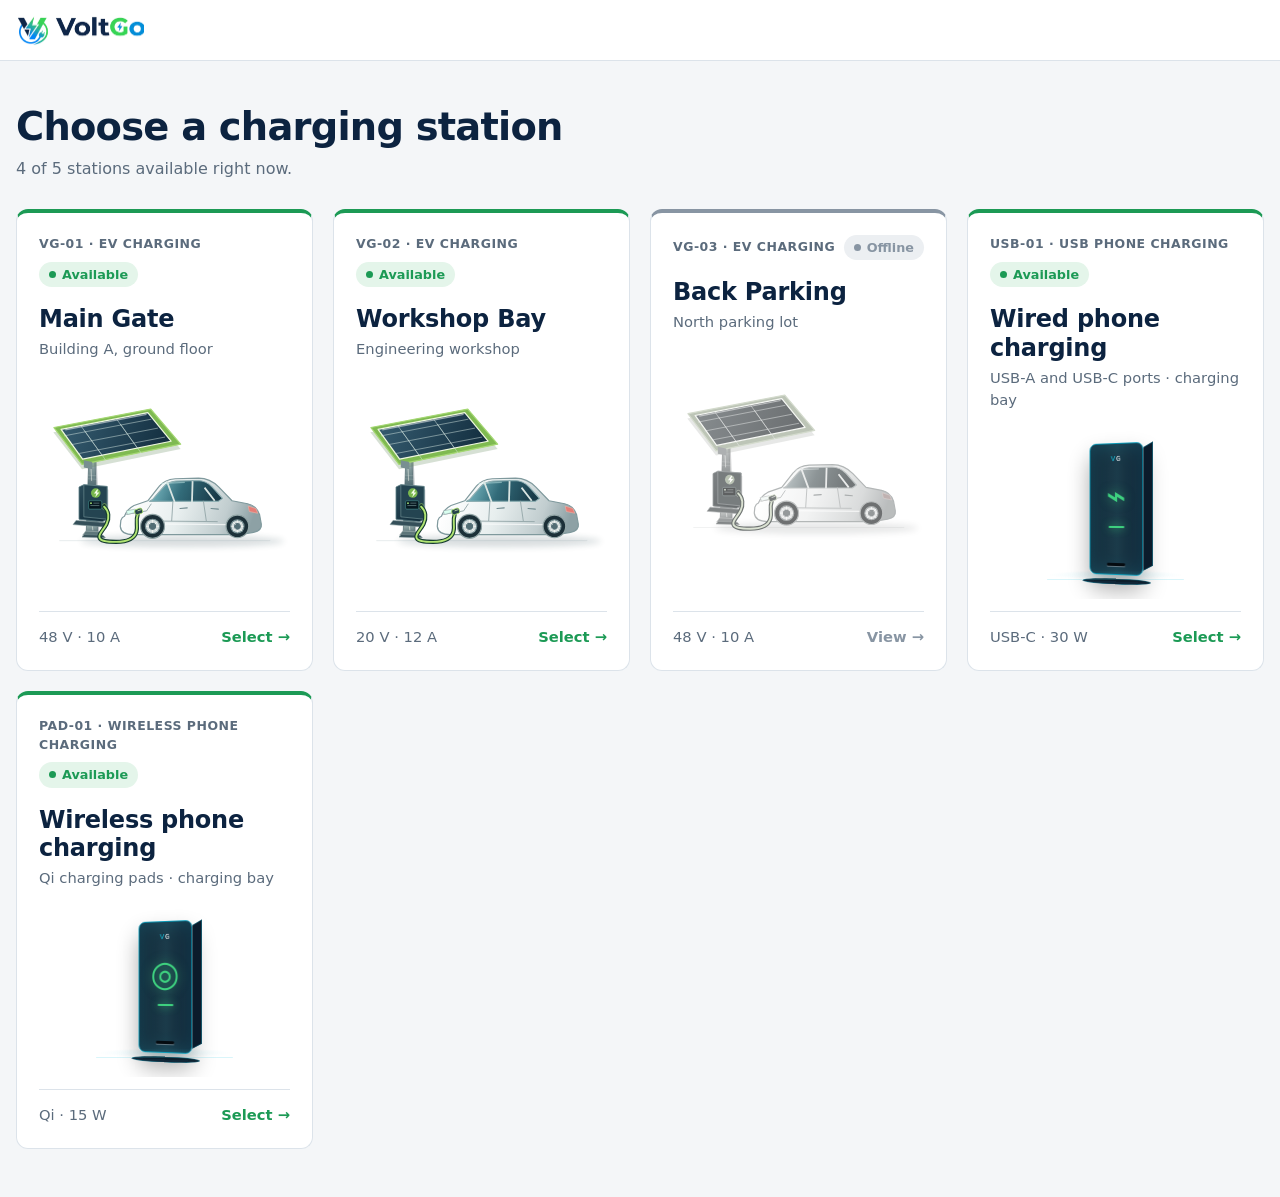
==== commit f5995165: "Add files via upload" ====
--- a/index.html
+++ b/index.html
@@ -1,99 +1,74 @@
-<!doctype html>
-<html lang="en">
-  <head>
-    <meta charset="utf-8" />
-    <meta name="viewport" content="width=device-width, initial-scale=1" />
-    <title>VoltGo</title>
-    <link rel="icon" type="image/png" sizes="192x192" href="assets/voltgo-icon.png" />
-    <link rel="stylesheet" href="css/style.css" />
-    <script src="js/theme.js"></script>
-  </head>
-  <body>
-    <header class="site-header">
-      <div class="container container--wide header-inner">
-        <a class="brand" href="index.html" aria-label="VoltGo home">
-          <img class="brand-logo" src="assets/voltgo-logo.png" alt="" />
-        </a>
-        <div class="header-right">
-          <span class="header-note">Low-voltage EV charging</span>
-          <button
-            type="button"
-            class="theme-toggle"
-            id="themeToggle"
-            aria-label="Switch to night mode"
-            aria-pressed="false"
-          >
-            <svg
-              class="icon-moon"
-              viewBox="0 0 24 24"
-              width="16"
-              height="16"
-              aria-hidden="true"
-            >
-              <path
-                d="M20 14.5A8 8 0 0 1 9.5 4a8 8 0 1 0 10.5 10.5z"
-                fill="currentColor"
-              />
-            </svg>
-            <svg
-              class="icon-sun"
-              viewBox="0 0 24 24"
-              width="16"
-              height="16"
-              aria-hidden="true"
-            >
-              <circle cx="12" cy="12" r="4.2" fill="currentColor" />
-              <path
-                d="M12 2v3M12 19v3M2 12h3M19 12h3M4.9 4.9l2.1 2.1M17 17l2.1 2.1M4.9 19.1 7 17M17 7l2.1-2.1"
-                stroke="currentColor"
-                stroke-width="1.8"
-                stroke-linecap="round"
-              />
-            </svg>
-            <span class="label-night">Night</span
-            ><span class="label-light">Light</span>
-          </button>
-        </div>
-      </div>
-    </header>
-
-    <main class="container container--wide">
-      <section class="intro">
-        <h1>Choose a charging station</h1>
-        <p class="intro-sub" id="summary"></p>
-      </section>
-
-      <section
-        class="stations"
-        id="stations"
-        aria-label="Charging stations"
-      ></section>
-
-      <template id="stationCardTemplate">
-        <a class="station-card" data-card-link>
-          <div class="card-top">
-            <span class="card-id" data-card-id></span>
-            <span class="status" data-card-status></span>
-          </div>
-          <h2 class="card-name" data-card-name></h2>
-          <p class="card-location" data-card-location></p>
-          <div class="charger-stage" aria-hidden="true">
-            <img class="ev-smart-art" data-ev-art src="assets/smart-pole-ev.svg" alt="Smart streetlight pole charging an electric car via a cable">
-            <div class="charger-model" data-phone-art>
-              <div class="charger-face"><span class="charger-logo">V<span>G</span></span><span class="charger-bolt" data-service-icon></span><span class="charger-light"></span><span class="charger-slot"></span></div>
-              <div class="charger-side"></div><div class="charger-foot"></div>
-            </div>
-            <div class="charger-floor" data-card-floor></div>
-          </div>
-          <div class="card-foot">
-            <span class="card-spec" data-card-spec></span>
-            <span class="card-go" data-card-go></span>
-          </div>
-        </a>
-      </template>
-    </main>
-
-    <script src="js/stations.js"></script>
-    <script src="js/home.js"></script>
-  </body>
-</html>
+<!doctype html>
+<html lang="en">
+  <head>
+    <meta charset="utf-8" />
+    <meta name="viewport" content="width=device-width, initial-scale=1" />
+    <title>VoltGo</title>
+    <link
+      rel="icon"
+      type="image/png"
+      sizes="192x192"
+      href="assets/voltgo-icon.png"
+    />
+    <link rel="stylesheet" href="css/style.css" />
+  </head>
+  <body>
+    <header class="site-header">
+      <div class="container container--wide header-inner">
+        <a class="brand" href="index.html" aria-label="VoltGo home">
+          <img class="brand-logo" src="assets/voltgo-logo.png" alt="" />
+        </a>
+      </div>
+    </header>
+
+    <main class="container container--wide">
+      <section class="intro">
+        <h1>Choose a charging station</h1>
+        <p class="intro-sub" id="summary"></p>
+      </section>
+
+      <section
+        class="stations"
+        id="stations"
+        aria-label="Charging stations"
+      ></section>
+
+      <template id="stationCardTemplate">
+        <a class="station-card" data-card-link>
+          <div class="card-top">
+            <span class="card-id" data-card-id></span>
+            <span class="status" data-card-status></span>
+          </div>
+          <h2 class="card-name" data-card-name></h2>
+          <p class="card-location" data-card-location></p>
+          <div class="charger-stage" aria-hidden="true">
+            <img
+              class="ev-smart-art"
+              data-ev-art
+              src="assets/smart-pole-ev.svg"
+              alt="Smart streetlight pole charging an electric car via a cable"
+            />
+            <div class="charger-model" data-phone-art>
+              <div class="charger-face">
+                <span class="charger-logo">V<span>G</span></span
+                ><span class="charger-bolt" data-service-icon></span
+                ><span class="charger-light"></span
+                ><span class="charger-slot"></span>
+              </div>
+              <div class="charger-side"></div>
+              <div class="charger-foot"></div>
+            </div>
+            <div class="charger-floor" data-card-floor></div>
+          </div>
+          <div class="card-foot">
+            <span class="card-spec" data-card-spec></span>
+            <span class="card-go" data-card-go></span>
+          </div>
+        </a>
+      </template>
+    </main>
+
+    <script src="js/stations.js"></script>
+    <script src="js/home.js"></script>
+  </body>
+</html>
--- a/css/style.css
+++ b/css/style.css
@@ -1,620 +1,567 @@
-/* ============================================================
-   VoltGo – styles (light theme)
-   Colors live in the :root block, change them there.
-   ============================================================ */
-
-:root {
-  --bg: #f4f6f8;
-  --surface: #ffffff;
-  --line: #dce3ea;
-  --ink: #0c2340;          /* dark navy, used for text and primary buttons */
-  --ink-soft: #5b6b7c;
-  --cyan: #0a98b5;         /* electric cyan, darkened a little so it reads on white */
-  --cyan-bright: #19c3df;
-  --cyan-soft: #e2f5f9;
-  --green: #1c9a55;
-  --green-bright: #3ed17f;
-  --green-soft: #e4f5ea;
-  --off: #8895a3;
-  --off-soft: #eceff2;
-  --radius: 12px;
-  --shadow-hover: 0 14px 30px -14px rgba(12, 35, 64, 0.28);
-
-  /* smaller details (also switched in night mode) */
-  --on-ink: #ffffff;       /* text on navy buttons */
-  --on-go: #ffffff;        /* text on the green Start button */
-  --energy-border: #c4e8f0;
-  --camera-a: #eef2f5;
-  --camera-b: #e6ebf0;
-  --camera-line: #c3cdd7;
-  --danger: #b3261e;
-  --danger-soft: #fdeceb;
-  --ok-text: #14703d;
-  --off-text: #4a5866;
-  color-scheme: light;
-}
-
-/* Night mode: same names, darker values. Switched by js/theme.js */
-:root[data-theme="dark"] {
-  --bg: #0a1524;
-  --surface: #12233a;
-  --line: #243a55;
-  --ink: #e7eef6;
-  --ink-soft: #93a5b9;
-  --cyan: #2fc6e2;
-  --cyan-bright: #55daf0;
-  --cyan-soft: #123a4d;
-  --green: #3cc97a;
-  --green-bright: #5be39a;
-  --green-soft: #12392a;
-  --off: #7d8d9f;
-  --off-soft: #1b2c42;
-  --shadow-hover: 0 14px 30px -14px rgba(0, 0, 0, 0.65);
-
-  --on-ink: #0a1524;
-  --on-go: #06210f;
-  --energy-border: #1f4f62;
-  --camera-a: #162a43;
-  --camera-b: #1a3150;
-  --camera-line: #33506f;
-  --danger: #ff8078;
-  --danger-soft: #3b1d22;
-  --ok-text: #7fe3a9;
-  --off-text: #b6c3d1;
-  color-scheme: dark;
-}
-
-*, *::before, *::after { box-sizing: border-box; }
-
-html { -webkit-text-size-adjust: 100%; }
-
-body {
-  margin: 0;
-  background: var(--bg);
-  color: var(--ink);
-  font-family: system-ui, -apple-system, "Segoe UI", Roboto, "Helvetica Neue", Arial, sans-serif;
-  font-size: 16px;
-  line-height: 1.5;
-  min-height: 100vh;
-  display: flex;
-  flex-direction: column;
-}
-
-main { flex: 1; padding-bottom: 48px; }
-
-[hidden] { display: none !important; }
-
-h1, h2, p, dl, dd { margin: 0; }
-a { color: var(--cyan); }
-button, input { font: inherit; color: inherit; }
-
-.container { width: min(1080px, 100% - 32px); margin-inline: auto; }
-.container--wide { width: min(1880px, 100% - 32px); }
-.muted { color: var(--ink-soft); }
-.small { font-size: 0.85rem; }
-
-/* ---------- Header / footer ---------- */
-.site-header {
-  background: var(--surface);
-  border-bottom: 1px solid var(--line);
-}
-.header-inner {
-  display: flex;
-  align-items: center;
-  justify-content: space-between;
-  height: 60px;
-}
-.brand {
-  display: inline-flex;
-  align-items: center;
-  gap: 8px;
-  color: var(--ink);
-  text-decoration: none;
-  font-weight: 700;
-  font-size: 1.15rem;
-  letter-spacing: -0.01em;
-}
-.brand-logo { display: block; width: clamp(120px, 10vw, 170px); height: auto; }
-.header-note, .back-link { font-size: 0.9rem; color: var(--ink-soft); text-decoration: none; }
-.back-link:hover { color: var(--ink); }
-
-.site-footer {
-  border-top: 1px solid var(--line);
-  padding: 18px 0;
-  font-size: 0.85rem;
-  color: var(--ink-soft);
-}
-
-/* ---------- Status pill ---------- */
-.status {
-  display: inline-flex;
-  align-items: center;
-  gap: 6px;
-  padding: 3px 10px;
-  border-radius: 999px;
-  font-size: 0.8rem;
-  font-weight: 600;
-  white-space: nowrap;
-}
-.status::before {
-  content: "";
-  width: 7px;
-  height: 7px;
-  border-radius: 50%;
-  background: currentColor;
-}
-.status--available { background: var(--green-soft); color: var(--green); }
-.status--offline   { background: var(--off-soft);   color: var(--off); }
-
-/* ============================================================
-   HOME PAGE
-   ============================================================ */
-.intro { padding: 44px 0 28px; }
-.intro h1 { font-size: clamp(1.8rem, 4vw, 2.4rem); letter-spacing: -0.02em; line-height: 1.15; }
-.intro-sub { margin-top: 8px; color: var(--ink-soft); }
-
-.stations {
-  display: grid;
-  grid-template-columns: repeat(auto-fit, minmax(250px, 1fr));
-  gap: 20px;
-}
-
-.station-card {
-  --accent: var(--cyan);
-  display: flex;
-  flex-direction: column;
-  min-height: 430px;
-  padding: 22px;
-  background: var(--surface);
-  border: 1px solid var(--line);
-  border-top: 4px solid var(--accent);
-  border-radius: var(--radius);
-  color: inherit;
-  text-decoration: none;
-  transition: transform 0.25s ease, box-shadow 0.25s ease, border-color 0.25s ease;
-  animation: rise 0.5s ease both;
-  animation-delay: calc(var(--i, 0) * 90ms);
-}
-.station-card.is-available { --accent: var(--green); }
-.station-card.is-offline   { --accent: var(--off); }
-
-.station-card:focus-visible { outline: 3px solid var(--cyan-soft); border-color: var(--accent); }
-.station-card:active { transform: scale(0.98); }
-
-/* Hover lift only on devices that really hover (mouse), not on touch screens */
-@media (hover: hover) {
-  .station-card:hover {
-    transform: translateY(-6px);
-    box-shadow: var(--shadow-hover);
-    border-color: var(--accent);
-  }
-}
-
-.card-top { display: flex; justify-content: space-between; align-items: center; gap: 8px; flex-wrap: wrap; }
-.card-id {
-  font-weight: 700;
-  font-size: 0.78rem;
-  letter-spacing: 0.04em;
-  color: var(--ink-soft);
-}
-.card-name { margin-top: 18px; font-size: 1.5rem; letter-spacing: -0.01em; line-height: 1.2; }
-.card-location { margin-top: 4px; color: var(--ink-soft); font-size: 0.92rem; }
-
-/* A small CSS-only 3D charging column for each home card. */
-.charger-stage { position: relative; flex: 1; min-height: 180px; margin: 8px auto 12px; width: 100%; display: grid; place-items: center; perspective: 650px; overflow: hidden; }
-.charger-glow { position: absolute; width: 155px; height: 155px; border-radius: 50%; background: radial-gradient(circle, var(--cyan-soft), transparent 70%); opacity: .9; animation: module-glow 4s ease-in-out infinite; }
-.charger-model { position: relative; width: 58px; height: 132px; transform-style: preserve-3d; transform: rotateY(-22deg); animation: module-float 4s ease-in-out infinite; }
-.charger-face { position: absolute; inset: 0; border: 1px solid var(--cyan); border-radius: 7px; background: linear-gradient(90deg, #132a39, #1b3b4a 52%, #102334); box-shadow: inset 0 0 20px #2fc6e233, 0 14px 25px #0005; display: flex; flex-direction: column; align-items: center; }
-.charger-side { position: absolute; left: 100%; top: 5px; width: 10px; height: 122px; transform: skewY(-28deg); transform-origin: left top; background: #0b1b2b; border: 1px solid #2fc6e255; border-left: 0; }
-.charger-foot { position: absolute; left: -8px; right: -8px; bottom: -11px; height: 9px; transform: rotateX(55deg); border-radius: 50%; background: #102637; border: 1px solid #2fc6e266; }
-.charger-logo,.module-logo { margin-top: 10px; font: 8px var(--font-mono, monospace); color: var(--cyan-bright); letter-spacing: .08em; }
-.charger-logo span,.module-logo span { color: #fff; }
-.charger-bolt { color: var(--green-bright); font-size: 36px; line-height: 1; margin-top: 15px; text-shadow: 0 0 12px #3ed17f99; }
-.charger-light,.module-light { width: 17px; height: 2px; margin-top: 12px; border-radius: 2px; background: var(--green-bright); box-shadow: 0 0 9px var(--green-bright); animation: pulse 1.8s infinite; }
-.charger-slot,.module-slot { width: 20px; height: 3px; margin-top: auto; margin-bottom: 8px; border-radius: 2px; background: #050b10; box-shadow: 0 1px 0 #607783; }
-.charger-floor { position: absolute; bottom: 14px; width: 135px; height: 20px; border-bottom: 1px solid #2fc6e244; transform: rotateX(67deg); background: radial-gradient(ellipse, #2fc6e222, transparent 70%); }
-.is-service-ev .charger-stage { min-height: 205px; overflow:hidden; border-radius:9px; background:transparent; }
-.is-service-ev .charger-glow,.is-service-ev .charger-floor { display:none; }
-.ev-smart-art { display:block; width:100%; height:100%; object-fit:contain; }
-.is-service-ev .charger-stage .ev-smart-art { position:absolute; inset:0; }
-.station-card.is-offline .ev-smart-art { filter:grayscale(.8) opacity(.68); }
-.is-offline .charger-model { filter: grayscale(1); opacity: .65; }
-
-.card-foot {
-  display: flex;
-  justify-content: space-between;
-  align-items: center;
-  padding-top: 14px;
-  border-top: 1px solid var(--line);
-  font-size: 0.92rem;
-}
-.card-spec { color: var(--ink-soft); }
-.card-go { font-weight: 600; color: var(--accent); transition: transform 0.2s ease; }
-.station-card:hover .card-go { transform: translateX(4px); }
-
-@keyframes rise {
-  from { opacity: 0; transform: translateY(14px); }
-  to   { opacity: 1; transform: none; }
-}
-@keyframes module-float { 0%,100% { translate: 0 0; } 50% { translate: 0 -7px; } }
-@keyframes module-glow { 0%,100% { scale: .92; opacity: .65; } 50% { scale: 1.08; opacity: 1; } }
-
-/* ============================================================
-   STATION PAGE
-   ============================================================ */
-.notice-block { padding: 60px 0; }
-.notice-block h1 { margin-bottom: 8px; }
-
-.station-head {
-  display: flex;
-  justify-content: space-between;
-  align-items: flex-start;
-  gap: 16px;
-  padding: 32px 0 22px;
-}
-.station-head h1 { font-size: clamp(1.6rem, 4vw, 2.1rem); letter-spacing: -0.02em; line-height: 1.15; }
-.eyebrow { font-weight: 700; letter-spacing: 0.05em; color: var(--cyan); font-size: 0.9rem; }
-
-.layout { display: grid; gap: 20px; grid-template-columns: 1fr; align-items: start; }
-.col { display: grid; gap: 20px; }
-@media (min-width: 880px) {
-  .layout { grid-template-columns: 1fr 1.1fr; }
-}
-
-.card {
-  background: var(--surface);
-  border: 1px solid var(--line);
-  border-radius: var(--radius);
-  padding: 22px;
-  animation: rise 0.4s ease both;
-}
-.card-title {
-  display: flex;
-  align-items: center;
-  gap: 10px;
-  font-size: 1.05rem;
-  margin-bottom: 16px;
-}
-.tag {
-  font-size: 0.7rem;
-  font-weight: 600;
-  text-transform: uppercase;
-  letter-spacing: 0.06em;
-  padding: 2px 8px;
-  border-radius: 4px;
-  background: var(--off-soft);
-  color: var(--ink-soft);
-}
-
-/* Readings */
-.readings { display: grid; grid-template-columns: repeat(3, 1fr); gap: 10px; margin-bottom: 12px; }
-.reading {
-  display: flex;
-  flex-direction: column;
-  gap: 2px;
-  padding: 12px;
-  background: var(--bg);
-  border-radius: 8px;
-}
-.reading-label { font-size: 0.78rem; color: var(--ink-soft); }
-.reading-value {
-  font-size: 1.5rem;
-  font-weight: 700;
-  font-variant-numeric: tabular-nums;
-  line-height: 1.2;
-}
-.reading-value small, .live-value small {
-  margin-left: 3px;
-  font-size: 0.8rem;
-  font-weight: 500;
-  color: var(--ink-soft);
-}
-
-/* EV scene illustration and optional local camera preview. */
-.module-scene { position: relative; min-height: 225px; aspect-ratio: 420 / 270; overflow: hidden; border: 1px solid var(--line); border-radius: 8px; background: transparent; color: var(--ink-soft); }
-.camera-feed { position: absolute; z-index: 0; inset: 0; width: 100%; height: 100%; object-fit: cover; background: #07131c; }
-.ev-smart-art-detail { position:absolute; inset:0; width:100%; height:100%; object-fit:contain; }
-.camera-message { position: absolute; left: 9px; bottom: 9px; z-index: 2; padding: 5px 7px; border-radius: 4px; background: #07131ccc; color: #d8e7e8; font-size: .68rem; }
-.module-scene.is-live .ev-smart-art-detail { display:none; }
-.camera-toggle { margin-top: 12px; }
-.camera-help { margin-top: 7px; }
-
-/* Steps */
-.step { display: flex; align-items: center; gap: 10px; margin: 22px 0 10px; }
-.step:first-of-type { margin-top: 0; }
-.step-num {
-  display: grid;
-  place-items: center;
-  width: 24px;
-  height: 24px;
-  border-radius: 50%;
-  background: var(--ink);
-  color: var(--on-ink);
-  font-size: 0.8rem;
-  font-weight: 700;
-}
-.step-title { font-weight: 600; }
-
-/* Segmented control */
-.segmented {
-  display: grid;
-  grid-template-columns: 1fr 1fr;
-  padding: 4px;
-  gap: 4px;
-  background: var(--bg);
-  border-radius: 10px;
-}
-.seg {
-  padding: 9px 10px;
-  border: 0;
-  border-radius: 7px;
-  background: transparent;
-  color: var(--ink-soft);
-  font-weight: 600;
-  cursor: pointer;
-  transition: background 0.2s ease, color 0.2s ease, box-shadow 0.2s ease;
-}
-.seg:hover:not(:disabled) { color: var(--ink); }
-.seg.is-active { background: var(--surface); color: var(--ink); box-shadow: 0 1px 3px rgba(12, 35, 64, 0.15); }
-.seg:disabled { cursor: not-allowed; opacity: 0.6; }
-
-/* Amount field */
-.field { display: block; margin-top: 14px; }
-.field-label { display: block; margin-bottom: 6px; font-size: 0.85rem; color: var(--ink-soft); }
-.field-box {
-  display: flex;
-  align-items: center;
-  border: 1px solid var(--line);
-  border-radius: 10px;
-  background: var(--surface);
-  transition: border-color 0.2s ease, box-shadow 0.2s ease;
-}
-.field-box:focus-within { border-color: var(--cyan); box-shadow: 0 0 0 3px var(--cyan-soft); }
-.field-box input {
-  flex: 1;
-  min-width: 0;
-  padding: 12px 14px;
-  border: 0;
-  background: transparent;
-  font-size: 1.2rem;
-  font-weight: 600;
-  outline: none;
-}
-.field-box input:disabled { opacity: 0.6; }
-.field-unit { padding-right: 14px; color: var(--ink-soft); font-weight: 600; }
-
-.chips { display: flex; flex-wrap: wrap; gap: 8px; margin-top: 10px; }
-.chip {
-  padding: 6px 14px;
-  border: 1px solid var(--line);
-  border-radius: 999px;
-  background: var(--surface);
-  cursor: pointer;
-  font-size: 0.9rem;
-  transition: border-color 0.2s ease, color 0.2s ease, background 0.2s ease;
-}
-.chip:hover:not(:disabled) { border-color: var(--cyan); color: var(--cyan); background: var(--cyan-soft); }
-.chip:disabled { opacity: 0.5; cursor: not-allowed; }
-
-.error { margin-top: 10px; color: var(--danger); font-size: 0.9rem; }
-
-/* Price / energy summary */
-.summary-list { margin-top: 16px; border: 1px solid var(--line); border-radius: 10px; }
-.summary-list > div {
-  display: flex;
-  justify-content: space-between;
-  gap: 12px;
-  padding: 10px 14px;
-}
-.summary-list > div + div { border-top: 1px solid var(--line); }
-.summary-list dt { color: var(--ink-soft); }
-.summary-list dd { font-weight: 700; font-variant-numeric: tabular-nums; text-align: right; }
-.summary-list--big { margin-top: 0; }
-
-/* Notices */
-.notice { padding: 10px 14px; border-radius: 8px; font-size: 0.92rem; margin-top: 12px; }
-.notice--ok  { background: var(--green-soft); color: var(--ok-text); }
-.notice--off { background: var(--off-soft);   color: var(--off-text); margin: 0 0 16px; }
-
-/* Buttons */
-.btn {
-  display: inline-flex;
-  align-items: center;
-  justify-content: center;
-  width: 100%;
-  padding: 13px 18px;
-  border: 0;
-  border-radius: 10px;
-  font-weight: 700;
-  text-decoration: none;
-  cursor: pointer;
-  transition: transform 0.15s ease, background 0.2s ease, box-shadow 0.2s ease, opacity 0.2s ease;
-}
-@media (hover: hover) {
-  .btn:hover:not(:disabled) { transform: translateY(-1px); box-shadow: 0 8px 16px -10px rgba(12, 35, 64, 0.5); }
-}
-.btn:active:not(:disabled) { transform: translateY(0); }
-.btn:disabled { opacity: 0.45; cursor: not-allowed; }
-
-.btn--primary { background: var(--ink); color: var(--on-ink); }
-.btn--go      { background: var(--green); color: var(--on-go); }
-.btn--stop    { background: var(--surface); color: var(--danger); border: 1.5px solid var(--danger); margin-top: 18px; }
-.btn--stop:hover:not(:disabled) { background: var(--danger-soft); }
-.btn--ghost   { background: transparent; color: var(--ink); border: 1px solid var(--line); }
-
-#payNote { margin-top: 8px; }
-.btn-row { display: grid; grid-template-columns: 1fr 1fr; gap: 10px; margin-top: 16px; }
-
-.link-btn {
-  display: block;
-  margin: 12px auto 0;
-  padding: 4px;
-  border: 0;
-  background: none;
-  color: var(--ink-soft);
-  font-size: 0.9rem;
-  text-decoration: underline;
-  cursor: pointer;
-}
-.link-btn:hover { color: var(--ink); }
-
-/* Live charging */
-.pulse-dot {
-  width: 10px;
-  height: 10px;
-  border-radius: 50%;
-  background: var(--green-bright);
-  animation: pulse 1.4s ease-out infinite;
-}
-@keyframes pulse {
-  0%   { box-shadow: 0 0 0 0 rgba(62, 209, 127, 0.6); }
-  100% { box-shadow: 0 0 0 10px rgba(62, 209, 127, 0); }
-}
-
-.live-grid { display: grid; grid-template-columns: repeat(2, 1fr); gap: 10px; margin-bottom: 18px; }
-.live-item { display: flex; flex-direction: column; gap: 2px; padding: 12px; background: var(--bg); border-radius: 8px; }
-.live-value { font-size: 1.45rem; font-weight: 700; font-variant-numeric: tabular-nums; line-height: 1.2; }
-.live-value--time { font-size: 1.1rem; }
-
-.progress { height: 12px; background: var(--cyan-soft); border-radius: 6px; overflow: hidden; margin-bottom: 8px; }
-.progress-fill {
-  height: 100%;
-  width: 0;
-  background: linear-gradient(to right, var(--cyan), var(--green));
-  border-radius: 6px;
-  transition: width 0.45s linear;
-}
-
-/* ---------- Night mode switch (header button) ---------- */
-.header-right { display: flex; align-items: center; gap: 14px; }
-
-.theme-toggle {
-  display: inline-flex;
-  align-items: center;
-  gap: 7px;
-  min-height: 38px;
-  padding: 6px 12px;
-  border: 1px solid var(--line);
-  border-radius: 999px;
-  background: var(--surface);
-  color: var(--ink);
-  font-size: 0.85rem;
-  font-weight: 600;
-  cursor: pointer;
-  transition: border-color 0.2s ease, background 0.2s ease;
-}
-.theme-toggle:hover { border-color: var(--cyan); }
-.theme-toggle svg { flex: none; }
-.theme-toggle .icon-sun, .theme-toggle .label-light { display: none; }
-:root[data-theme="dark"] .theme-toggle .icon-sun,
-:root[data-theme="dark"] .theme-toggle .label-light { display: inline; }
-:root[data-theme="dark"] .theme-toggle .icon-moon,
-:root[data-theme="dark"] .theme-toggle .label-night { display: none; }
-
-/* smooth color change when switching */
-body, .site-header, .card, .station-card, .field-box, .reading, .live-item {
-  transition-property: background-color, border-color, color, transform, box-shadow;
-  transition-duration: 0.25s;
-}
-
-/* ---------- Tablets and phones ---------- */
-
-/* On a phone the charging panel comes first, readings and camera after it */
-.col--main { order: -1; }
-@media (min-width: 880px) {
-  .col--main { order: 0; }
-}
-
-/* Easier to tap with a finger */
-button, .btn, .chip, .seg { touch-action: manipulation; -webkit-tap-highlight-color: transparent; }
-.btn { min-height: 50px; }
-.seg { min-height: 44px; }
-.chip { min-height: 40px; }
-
-@media (max-width: 600px) {
-  .container { width: calc(100% - 28px); }
-  .intro { padding: 26px 0 18px; }
-  .station-head { padding: 22px 0 16px; }
-  .card { padding: 18px; }
-
-  /* Keep the charging services compact on phone screens. */
-  .stations { grid-template-columns: 1fr 1fr; gap: 12px; }
-  .station-card { min-height: 330px; padding: 16px 14px; }
-  .station-card:last-child:nth-child(odd) { grid-column: 1 / -1; } /* odd one out fills the row */
-  .card-top { flex-direction: column; align-items: flex-start; gap: 8px; }
-  .card-name { margin-top: 14px; font-size: 1.2rem; }
-  .card-location { font-size: 0.82rem; }
-  .charger-stage { min-height: 120px; }
-  .charger-model { transform: rotateY(-22deg) scale(.82); }
-  .card-foot { flex-direction: column; align-items: flex-start; gap: 2px; font-size: 0.85rem; }
-}
-
-@media (max-width: 520px) {
-  .readings, .live-grid { grid-template-columns: 1fr; }
-  .reading, .live-item { flex-direction: row; justify-content: space-between; align-items: baseline; }
-  .btn-row { grid-template-columns: 1fr; }
-  .header-note { display: none; }
-}
-
-/* Phones with a notch or a home bar */
-.site-footer { padding-bottom: calc(18px + env(safe-area-inset-bottom)); }
-
-/* Shared phone charging service page */
-.phone-port.is-closed { opacity: .48; cursor: not-allowed; background: var(--bg); }
-.phone-port.is-closed .phone-port-dot { background: var(--off); box-shadow: none; }
-.phone-port.is-closed .phone-port-check { opacity: 1; color: var(--off); }
-.phone-port-type { display: inline !important; margin-left: 6px; color: var(--cyan) !important; font-size: .68rem !important; font-weight: 500; }
-.phone-layout { display: grid; grid-template-columns: 1fr 1.05fr; gap: 20px; align-items: start; }
-.phone-scene { min-height: 300px; position: relative; overflow: hidden; display: grid; place-items: center; perspective: 650px; border-radius: 8px; background: radial-gradient(ellipse,#183748,var(--bg) 72%); }
-.phone-scene-glow { position: absolute; width: 220px; height: 220px; border-radius: 50%; background: radial-gradient(circle,#2fc6e233,transparent 70%); animation: module-glow 4s ease-in-out infinite; }
-.phone-station-model { position: relative; z-index: 1; display: flex; flex-direction: column; align-items: center; width: 78px; height: 166px; border: 1px solid #55daf088; border-radius: 9px; background: linear-gradient(90deg,#132a39,#1b3b4a 52%,#102334); box-shadow: inset 0 0 20px #2fc6e222,0 20px 35px #0006; transform: rotateY(-20deg); animation: module-float 4s ease-in-out infinite; }
-.phone-model-logo { margin-top: 12px; color: var(--cyan-bright); font: 9px monospace; letter-spacing: .12em; }
-.phone-model-icon { display: grid; place-items: center; flex: 1; color: var(--green-bright); font-size: 52px; text-shadow: 0 0 14px #3ed17f99; }
-.phone-model-light { width: 22px; height: 2px; margin-bottom: 10px; background: var(--green-bright); box-shadow: 0 0 10px var(--green-bright); }
-.phone-model-base { position: absolute; left: -8px; right: -8px; bottom: -12px; height: 9px; border: 1px solid #2fc6e266; border-radius: 50%; background: #102637; transform: rotateX(55deg); }
-.phone-scene-floor { position: absolute; bottom: 22px; width: 210px; height: 25px; border-bottom: 1px solid #2fc6e244; background: radial-gradient(ellipse,#2fc6e222,transparent 72%); transform: rotateX(67deg); }
-.phone-port-list,.phone-package-list { display: grid; gap: 8px; }
-.phone-port,.phone-package { display: flex; align-items: center; gap: 11px; width: 100%; min-height: 52px; padding: 9px 12px; border: 1px solid var(--line); border-radius: 8px; background: var(--surface); text-align: left; cursor: pointer; }
-.phone-port.selected,.phone-package.selected { border-color: var(--cyan); background: var(--cyan-soft); }
-.phone-port:disabled,.phone-package:disabled { opacity: .65; cursor: not-allowed; }
-.phone-port-dot { width: 8px; height: 8px; border-radius: 50%; background: var(--green-bright); box-shadow: 0 0 8px #3ed17f66; }
-.phone-port strong,.phone-port small { display: block; }
-.phone-port strong { font-size: .9rem; }
-.phone-port small { color: var(--ink-soft); font-size: .78rem; }
-.phone-port-check { margin-left: auto; color: var(--cyan); opacity: 0; }
-.phone-port.selected .phone-port-check { opacity: 1; }
-.phone-package-list { grid-template-columns: repeat(3,1fr); }
-.phone-package { display: block; text-align: center; padding: 12px 6px; }
-.phone-package strong { display: block; font-size: 1.15rem; }
-.phone-package strong small { font-size: .72rem; color: var(--ink-soft); }
-.phone-package span { display: block; margin-top: 4px; color: var(--cyan); font-weight: 700; font-size: .85rem; }
-.phone-price { margin: 14px 0; }
-.phone-footnote { margin: 8px 0 14px; }
-.phone-session-state { margin-bottom: 14px; padding: 9px 12px; border-radius: 8px; background: var(--off-soft); color: var(--ink-soft); }
-.phone-session-state.is-charging { background: var(--green-soft); color: var(--ok-text); }
-.phone-stats { display: grid; grid-template-columns: 1fr 1fr; gap: 10px; margin: 14px 0; }
-.phone-stats>div { display: flex; flex-direction: column; gap: 4px; padding: 14px; border-radius: 8px; background: var(--bg); }
-.phone-stats span { color: var(--ink-soft); font-size: .84rem; }
-.phone-stats strong { font-size: 1.35rem; font-variant-numeric: tabular-nums; }
-.pole-telemetry { margin: 18px 0 12px; padding: 15px; border: 1px solid var(--line); border-radius: 10px; background: var(--bg); }
-.pole-telemetry-heading,.pole-reading-heading { display: flex; align-items: center; justify-content: space-between; gap: 10px; }
-.pole-telemetry-heading { margin-bottom: 12px; }
-.pole-telemetry-heading h3 { font-size: .92rem; }
-.pole-telemetry-grid { display: grid; grid-template-columns: 1fr 1fr; gap: 10px; }
-.pole-reading { min-width: 0; padding: 12px; border: 1px solid var(--line); border-radius: 8px; background: var(--surface); }
-.pole-reading-heading span { color: var(--ink-soft); font-size: .82rem; }
-.pole-reading-heading strong { font-size: 1.05rem; font-variant-numeric: tabular-nums; white-space: nowrap; }
-.pole-battery-track { height: 8px; margin-top: 10px; overflow: hidden; border-radius: 99px; background: var(--line); }
-.pole-battery-fill { width: 86%; height: 100%; border-radius: inherit; background: linear-gradient(90deg, var(--cyan), var(--green)); transition: width .6s ease; }
-.pole-reading--temperature .pole-reading-heading strong { color: var(--cyan); }
-.pole-temperature-note { margin-top: 8px; color: var(--green); font-size: .76rem; }
-.pole-telemetry-note { margin-top: 10px; }
-.phone-progress { margin-top: 16px; }
-.phone-back { margin-top: 10px; }
-@media (max-width: 820px) { .phone-layout { grid-template-columns: 1fr; } .phone-scene { min-height: 230px; } }
-@media (max-width: 420px) { .pole-telemetry-grid { grid-template-columns: 1fr; } }
-
-/* ---------- Respect "reduce motion" settings ---------- */
-@media (prefers-reduced-motion: reduce) {
-  *, *::before, *::after { animation: none !important; transition: none !important; }
-}
+/* ============================================================
+   VoltGo – styles (light theme)
+   Colors live in the :root block, change them there.
+   ============================================================ */
+
+:root {
+  --bg: #f4f6f8;
+  --surface: #ffffff;
+  --line: #dce3ea;
+  --ink: #0c2340;          /* dark navy, used for text and primary buttons */
+  --ink-soft: #5b6b7c;
+  --cyan: #0a98b5;         /* electric cyan, darkened a little so it reads on white */
+  --cyan-bright: #19c3df;
+  --cyan-soft: #e2f5f9;
+  --green: #1c9a55;
+  --green-bright: #3ed17f;
+  --green-soft: #e4f5ea;
+  --off: #8895a3;
+  --off-soft: #eceff2;
+  --radius: 12px;
+  --shadow-hover: 0 14px 30px -14px rgba(12, 35, 64, 0.28);
+
+  /* smaller interface details */
+  --on-ink: #ffffff;       /* text on navy buttons */
+  --on-go: #ffffff;        /* text on the green Start button */
+  --energy-border: #c4e8f0;
+  --camera-a: #eef2f5;
+  --camera-b: #e6ebf0;
+  --camera-line: #c3cdd7;
+  --danger: #b3261e;
+  --danger-soft: #fdeceb;
+  --ok-text: #14703d;
+  --off-text: #4a5866;
+  color-scheme: light;
+}
+
+
+*, *::before, *::after { box-sizing: border-box; }
+
+html { -webkit-text-size-adjust: 100%; }
+
+body {
+  margin: 0;
+  background: var(--bg);
+  color: var(--ink);
+  font-family: system-ui, -apple-system, "Segoe UI", Roboto, "Helvetica Neue", Arial, sans-serif;
+  font-size: 16px;
+  line-height: 1.5;
+  min-height: 100vh;
+  display: flex;
+  flex-direction: column;
+}
+
+main { flex: 1; padding-bottom: 48px; }
+
+[hidden] { display: none !important; }
+
+h1, h2, p, dl, dd { margin: 0; }
+a { color: var(--cyan); }
+button, input { font: inherit; color: inherit; }
+
+.container { width: min(1080px, 100% - 32px); margin-inline: auto; }
+.container--wide { width: min(1880px, 100% - 32px); }
+.muted { color: var(--ink-soft); }
+.small { font-size: 0.85rem; }
+
+/* ---------- Header / footer ---------- */
+.site-header {
+  background: var(--surface);
+  border-bottom: 1px solid var(--line);
+}
+.header-inner {
+  display: flex;
+  align-items: center;
+  justify-content: space-between;
+  height: 60px;
+}
+.brand {
+  display: inline-flex;
+  align-items: center;
+  gap: 8px;
+  color: var(--ink);
+  text-decoration: none;
+  font-weight: 700;
+  font-size: 1.15rem;
+  letter-spacing: -0.01em;
+}
+.brand-logo { display: block; width: clamp(120px, 10vw, 170px); height: auto; }
+.header-note, .back-link { font-size: 0.9rem; color: var(--ink-soft); text-decoration: none; }
+.back-link:hover { color: var(--ink); }
+
+.site-footer {
+  border-top: 1px solid var(--line);
+  padding: 18px 0;
+  font-size: 0.85rem;
+  color: var(--ink-soft);
+}
+
+/* ---------- Status pill ---------- */
+.status {
+  display: inline-flex;
+  align-items: center;
+  gap: 6px;
+  padding: 3px 10px;
+  border-radius: 999px;
+  font-size: 0.8rem;
+  font-weight: 600;
+  white-space: nowrap;
+}
+.status::before {
+  content: "";
+  width: 7px;
+  height: 7px;
+  border-radius: 50%;
+  background: currentColor;
+}
+.status--available { background: var(--green-soft); color: var(--green); }
+.status--offline   { background: var(--off-soft);   color: var(--off); }
+
+/* ============================================================
+   HOME PAGE
+   ============================================================ */
+.intro { padding: 44px 0 28px; }
+.intro h1 { font-size: clamp(1.8rem, 4vw, 2.4rem); letter-spacing: -0.02em; line-height: 1.15; }
+.intro-sub { margin-top: 8px; color: var(--ink-soft); }
+
+.stations {
+  display: grid;
+  grid-template-columns: repeat(auto-fit, minmax(250px, 1fr));
+  gap: 20px;
+}
+
+.station-card {
+  --accent: var(--cyan);
+  display: flex;
+  flex-direction: column;
+  min-height: 430px;
+  padding: 22px;
+  background: var(--surface);
+  border: 1px solid var(--line);
+  border-top: 4px solid var(--accent);
+  border-radius: var(--radius);
+  color: inherit;
+  text-decoration: none;
+  transition: transform 0.25s ease, box-shadow 0.25s ease, border-color 0.25s ease;
+  animation: rise 0.5s ease both;
+  animation-delay: calc(var(--i, 0) * 90ms);
+}
+.station-card.is-available { --accent: var(--green); }
+.station-card.is-offline   { --accent: var(--off); }
+
+.station-card:focus-visible { outline: 3px solid var(--cyan-soft); border-color: var(--accent); }
+.station-card:active { transform: scale(0.98); }
+
+/* Hover lift only on devices that really hover (mouse), not on touch screens */
+@media (hover: hover) {
+  .station-card:hover {
+    transform: translateY(-6px);
+    box-shadow: var(--shadow-hover);
+    border-color: var(--accent);
+  }
+}
+
+.card-top { display: flex; justify-content: space-between; align-items: center; gap: 8px; flex-wrap: wrap; }
+.card-id {
+  font-weight: 700;
+  font-size: 0.78rem;
+  letter-spacing: 0.04em;
+  color: var(--ink-soft);
+}
+.card-name { margin-top: 18px; font-size: 1.5rem; letter-spacing: -0.01em; line-height: 1.2; }
+.card-location { margin-top: 4px; color: var(--ink-soft); font-size: 0.92rem; }
+
+/* A small CSS-only 3D charging column for each home card. */
+.charger-stage { position: relative; flex: 1; min-height: 180px; margin: 8px auto 12px; width: 100%; display: grid; place-items: center; perspective: 650px; overflow: hidden; }
+.charger-glow { position: absolute; width: 155px; height: 155px; border-radius: 50%; background: radial-gradient(circle, var(--cyan-soft), transparent 70%); opacity: .9; animation: module-glow 4s ease-in-out infinite; }
+.charger-model { position: relative; width: 58px; height: 132px; transform-style: preserve-3d; transform: rotateY(-22deg); animation: module-float 4s ease-in-out infinite; }
+.charger-face { position: absolute; inset: 0; border: 1px solid var(--cyan); border-radius: 7px; background: linear-gradient(90deg, #132a39, #1b3b4a 52%, #102334); box-shadow: inset 0 0 20px #2fc6e233, 0 14px 25px #0005; display: flex; flex-direction: column; align-items: center; }
+.charger-side { position: absolute; left: 100%; top: 5px; width: 10px; height: 122px; transform: skewY(-28deg); transform-origin: left top; background: #0b1b2b; border: 1px solid #2fc6e255; border-left: 0; }
+.charger-foot { position: absolute; left: -8px; right: -8px; bottom: -11px; height: 9px; transform: rotateX(55deg); border-radius: 50%; background: #102637; border: 1px solid #2fc6e266; }
+.charger-logo,.module-logo { margin-top: 10px; font: 8px var(--font-mono, monospace); color: var(--cyan-bright); letter-spacing: .08em; }
+.charger-logo span,.module-logo span { color: #fff; }
+.charger-bolt { color: var(--green-bright); font-size: 36px; line-height: 1; margin-top: 15px; text-shadow: 0 0 12px #3ed17f99; }
+.charger-light,.module-light { width: 17px; height: 2px; margin-top: 12px; border-radius: 2px; background: var(--green-bright); box-shadow: 0 0 9px var(--green-bright); animation: pulse 1.8s infinite; }
+.charger-slot,.module-slot { width: 20px; height: 3px; margin-top: auto; margin-bottom: 8px; border-radius: 2px; background: #050b10; box-shadow: 0 1px 0 #607783; }
+.charger-floor { position: absolute; bottom: 14px; width: 135px; height: 20px; border-bottom: 1px solid #2fc6e244; transform: rotateX(67deg); background: radial-gradient(ellipse, #2fc6e222, transparent 70%); }
+.is-service-ev .charger-stage { min-height: 205px; overflow:hidden; border-radius:9px; background:transparent; }
+.is-service-ev .charger-glow,.is-service-ev .charger-floor { display:none; }
+.ev-smart-art { display:block; width:100%; height:100%; object-fit:contain; }
+.is-service-ev .charger-stage .ev-smart-art { position:absolute; inset:0; }
+.station-card.is-offline .ev-smart-art { filter:grayscale(.8) opacity(.68); }
+.is-offline .charger-model { filter: grayscale(1); opacity: .65; }
+
+.card-foot {
+  display: flex;
+  justify-content: space-between;
+  align-items: center;
+  padding-top: 14px;
+  border-top: 1px solid var(--line);
+  font-size: 0.92rem;
+}
+.card-spec { color: var(--ink-soft); }
+.card-go { font-weight: 600; color: var(--accent); transition: transform 0.2s ease; }
+.station-card:hover .card-go { transform: translateX(4px); }
+
+@keyframes rise {
+  from { opacity: 0; transform: translateY(14px); }
+  to   { opacity: 1; transform: none; }
+}
+@keyframes module-float { 0%,100% { translate: 0 0; } 50% { translate: 0 -7px; } }
+@keyframes module-glow { 0%,100% { scale: .92; opacity: .65; } 50% { scale: 1.08; opacity: 1; } }
+
+/* ============================================================
+   STATION PAGE
+   ============================================================ */
+.notice-block { padding: 60px 0; }
+.notice-block h1 { margin-bottom: 8px; }
+
+.station-head {
+  display: flex;
+  justify-content: space-between;
+  align-items: flex-start;
+  gap: 16px;
+  padding: 32px 0 22px;
+}
+.station-head h1 { font-size: clamp(1.6rem, 4vw, 2.1rem); letter-spacing: -0.02em; line-height: 1.15; }
+.eyebrow { font-weight: 700; letter-spacing: 0.05em; color: var(--cyan); font-size: 0.9rem; }
+
+.layout { display: grid; gap: 20px; grid-template-columns: 1fr; align-items: start; }
+.col { display: grid; gap: 20px; }
+@media (min-width: 880px) {
+  .layout { grid-template-columns: 1fr 1.1fr; }
+}
+
+.card {
+  background: var(--surface);
+  border: 1px solid var(--line);
+  border-radius: var(--radius);
+  padding: 22px;
+  animation: rise 0.4s ease both;
+}
+.card-title {
+  display: flex;
+  align-items: center;
+  gap: 10px;
+  font-size: 1.05rem;
+  margin-bottom: 16px;
+}
+.tag {
+  font-size: 0.7rem;
+  font-weight: 600;
+  text-transform: uppercase;
+  letter-spacing: 0.06em;
+  padding: 2px 8px;
+  border-radius: 4px;
+  background: var(--off-soft);
+  color: var(--ink-soft);
+}
+
+/* Readings */
+.readings { display: grid; grid-template-columns: repeat(3, 1fr); gap: 10px; margin-bottom: 12px; }
+.reading {
+  display: flex;
+  flex-direction: column;
+  gap: 2px;
+  padding: 12px;
+  background: var(--bg);
+  border-radius: 8px;
+}
+.reading-label { font-size: 0.78rem; color: var(--ink-soft); }
+.reading-value {
+  font-size: 1.5rem;
+  font-weight: 700;
+  font-variant-numeric: tabular-nums;
+  line-height: 1.2;
+}
+.reading-value small, .live-value small {
+  margin-left: 3px;
+  font-size: 0.8rem;
+  font-weight: 500;
+  color: var(--ink-soft);
+}
+
+/* EV scene illustration and optional local camera preview. */
+.module-scene { position: relative; min-height: 225px; aspect-ratio: 420 / 270; overflow: hidden; border: 1px solid var(--line); border-radius: 8px; background: transparent; color: var(--ink-soft); }
+.camera-feed { position: absolute; z-index: 0; inset: 0; width: 100%; height: 100%; object-fit: cover; background: #07131c; }
+.ev-smart-art-detail { position:absolute; inset:0; width:100%; height:100%; object-fit:contain; }
+.camera-message { position: absolute; left: 9px; bottom: 9px; z-index: 2; padding: 5px 7px; border-radius: 4px; background: #07131ccc; color: #d8e7e8; font-size: .68rem; }
+.module-scene.is-live .ev-smart-art-detail { display:none; }
+.camera-toggle { margin-top: 12px; }
+.camera-help { margin-top: 7px; }
+
+/* Steps */
+.step { display: flex; align-items: center; gap: 10px; margin: 22px 0 10px; }
+.step:first-of-type { margin-top: 0; }
+.step-num {
+  display: grid;
+  place-items: center;
+  width: 24px;
+  height: 24px;
+  border-radius: 50%;
+  background: var(--ink);
+  color: var(--on-ink);
+  font-size: 0.8rem;
+  font-weight: 700;
+}
+.step-title { font-weight: 600; }
+
+/* Segmented control */
+.segmented {
+  display: grid;
+  grid-template-columns: 1fr 1fr;
+  padding: 4px;
+  gap: 4px;
+  background: var(--bg);
+  border-radius: 10px;
+}
+.seg {
+  padding: 9px 10px;
+  border: 0;
+  border-radius: 7px;
+  background: transparent;
+  color: var(--ink-soft);
+  font-weight: 600;
+  cursor: pointer;
+  transition: background 0.2s ease, color 0.2s ease, box-shadow 0.2s ease;
+}
+.seg:hover:not(:disabled) { color: var(--ink); }
+.seg.is-active { background: var(--surface); color: var(--ink); box-shadow: 0 1px 3px rgba(12, 35, 64, 0.15); }
+.seg:disabled { cursor: not-allowed; opacity: 0.6; }
+
+/* Amount field */
+.field { display: block; margin-top: 14px; }
+.field-label { display: block; margin-bottom: 6px; font-size: 0.85rem; color: var(--ink-soft); }
+.field-box {
+  display: flex;
+  align-items: center;
+  border: 1px solid var(--line);
+  border-radius: 10px;
+  background: var(--surface);
+  transition: border-color 0.2s ease, box-shadow 0.2s ease;
+}
+.field-box:focus-within { border-color: var(--cyan); box-shadow: 0 0 0 3px var(--cyan-soft); }
+.field-box input {
+  flex: 1;
+  min-width: 0;
+  padding: 12px 14px;
+  border: 0;
+  background: transparent;
+  font-size: 1.2rem;
+  font-weight: 600;
+  outline: none;
+}
+.field-box input:disabled { opacity: 0.6; }
+.field-unit { padding-right: 14px; color: var(--ink-soft); font-weight: 600; }
+
+.chips { display: flex; flex-wrap: wrap; gap: 8px; margin-top: 10px; }
+.chip {
+  padding: 6px 14px;
+  border: 1px solid var(--line);
+  border-radius: 999px;
+  background: var(--surface);
+  cursor: pointer;
+  font-size: 0.9rem;
+  transition: border-color 0.2s ease, color 0.2s ease, background 0.2s ease;
+}
+.chip:hover:not(:disabled) { border-color: var(--cyan); color: var(--cyan); background: var(--cyan-soft); }
+.chip:disabled { opacity: 0.5; cursor: not-allowed; }
+
+.error { margin-top: 10px; color: var(--danger); font-size: 0.9rem; }
+
+/* Price / energy summary */
+.summary-list { margin-top: 16px; border: 1px solid var(--line); border-radius: 10px; }
+.summary-list > div {
+  display: flex;
+  justify-content: space-between;
+  gap: 12px;
+  padding: 10px 14px;
+}
+.summary-list > div + div { border-top: 1px solid var(--line); }
+.summary-list dt { color: var(--ink-soft); }
+.summary-list dd { font-weight: 700; font-variant-numeric: tabular-nums; text-align: right; }
+.summary-list--big { margin-top: 0; }
+
+/* Notices */
+.notice { padding: 10px 14px; border-radius: 8px; font-size: 0.92rem; margin-top: 12px; }
+.notice--ok  { background: var(--green-soft); color: var(--ok-text); }
+.notice--off { background: var(--off-soft);   color: var(--off-text); margin: 0 0 16px; }
+
+/* Buttons */
+.btn {
+  display: inline-flex;
+  align-items: center;
+  justify-content: center;
+  width: 100%;
+  padding: 13px 18px;
+  border: 0;
+  border-radius: 10px;
+  font-weight: 700;
+  text-decoration: none;
+  cursor: pointer;
+  transition: transform 0.15s ease, background 0.2s ease, box-shadow 0.2s ease, opacity 0.2s ease;
+}
+@media (hover: hover) {
+  .btn:hover:not(:disabled) { transform: translateY(-1px); box-shadow: 0 8px 16px -10px rgba(12, 35, 64, 0.5); }
+}
+.btn:active:not(:disabled) { transform: translateY(0); }
+.btn:disabled { opacity: 0.45; cursor: not-allowed; }
+
+.btn--primary { background: var(--ink); color: var(--on-ink); }
+.btn--go      { background: var(--green); color: var(--on-go); }
+.btn--stop    { background: var(--surface); color: var(--danger); border: 1.5px solid var(--danger); margin-top: 18px; }
+.btn--stop:hover:not(:disabled) { background: var(--danger-soft); }
+.btn--ghost   { background: transparent; color: var(--ink); border: 1px solid var(--line); }
+
+#payNote { margin-top: 8px; }
+.btn-row { display: grid; grid-template-columns: 1fr 1fr; gap: 10px; margin-top: 16px; }
+
+.link-btn {
+  display: block;
+  margin: 12px auto 0;
+  padding: 4px;
+  border: 0;
+  background: none;
+  color: var(--ink-soft);
+  font-size: 0.9rem;
+  text-decoration: underline;
+  cursor: pointer;
+}
+.link-btn:hover { color: var(--ink); }
+
+/* Live charging */
+.pulse-dot {
+  width: 10px;
+  height: 10px;
+  border-radius: 50%;
+  background: var(--green-bright);
+  animation: pulse 1.4s ease-out infinite;
+}
+@keyframes pulse {
+  0%   { box-shadow: 0 0 0 0 rgba(62, 209, 127, 0.6); }
+  100% { box-shadow: 0 0 0 10px rgba(62, 209, 127, 0); }
+}
+
+.live-grid { display: grid; grid-template-columns: repeat(2, 1fr); gap: 10px; margin-bottom: 18px; }
+.live-item { display: flex; flex-direction: column; gap: 2px; padding: 12px; background: var(--bg); border-radius: 8px; }
+.live-value { font-size: 1.45rem; font-weight: 700; font-variant-numeric: tabular-nums; line-height: 1.2; }
+.live-value--time { font-size: 1.1rem; }
+
+.progress { height: 12px; background: var(--cyan-soft); border-radius: 6px; overflow: hidden; margin-bottom: 8px; }
+.progress-fill {
+  height: 100%;
+  width: 0;
+  background: linear-gradient(to right, var(--cyan), var(--green));
+  border-radius: 6px;
+  transition: width 0.45s linear;
+}
+
+.header-right { display: flex; align-items: center; gap: 14px; }
+
+/* smooth color change when switching */
+body, .site-header, .card, .station-card, .field-box, .reading, .live-item {
+  transition-property: background-color, border-color, color, transform, box-shadow;
+  transition-duration: 0.25s;
+}
+
+/* ---------- Tablets and phones ---------- */
+
+/* On a phone the charging panel comes first, readings and camera after it */
+.col--main { order: -1; }
+@media (min-width: 880px) {
+  .col--main { order: 0; }
+}
+
+/* Easier to tap with a finger */
+button, .btn, .chip, .seg { touch-action: manipulation; -webkit-tap-highlight-color: transparent; }
+.btn { min-height: 50px; }
+.seg { min-height: 44px; }
+.chip { min-height: 40px; }
+
+@media (max-width: 600px) {
+  .container { width: calc(100% - 28px); }
+  .intro { padding: 26px 0 18px; }
+  .station-head { padding: 22px 0 16px; }
+  .card { padding: 18px; }
+
+  /* Keep the charging services compact on phone screens. */
+  .stations { grid-template-columns: 1fr 1fr; gap: 12px; }
+  .station-card { min-height: 330px; padding: 16px 14px; }
+  .station-card:last-child:nth-child(odd) { grid-column: 1 / -1; } /* odd one out fills the row */
+  .card-top { flex-direction: column; align-items: flex-start; gap: 8px; }
+  .card-name { margin-top: 14px; font-size: 1.2rem; }
+  .card-location { font-size: 0.82rem; }
+  .charger-stage { min-height: 120px; }
+  .charger-model { transform: rotateY(-22deg) scale(.82); }
+  .card-foot { flex-direction: column; align-items: flex-start; gap: 2px; font-size: 0.85rem; }
+}
+
+@media (max-width: 520px) {
+  .readings, .live-grid { grid-template-columns: 1fr; }
+  .reading, .live-item { flex-direction: row; justify-content: space-between; align-items: baseline; }
+  .btn-row { grid-template-columns: 1fr; }
+  .header-note { display: none; }
+}
+
+/* Phones with a notch or a home bar */
+.site-footer { padding-bottom: calc(18px + env(safe-area-inset-bottom)); }
+
+/* Shared phone charging service page */
+.phone-port.is-closed { opacity: .48; cursor: not-allowed; background: var(--bg); }
+.phone-port.is-closed .phone-port-dot { background: var(--off); box-shadow: none; }
+.phone-port.is-closed .phone-port-check { opacity: 1; color: var(--off); }
+.phone-port-type { display: inline !important; margin-left: 6px; color: var(--cyan) !important; font-size: .68rem !important; font-weight: 500; }
+.phone-layout { display: grid; grid-template-columns: 1fr 1.05fr; gap: 20px; align-items: start; }
+.phone-scene { min-height: 300px; position: relative; overflow: hidden; display: grid; place-items: center; perspective: 650px; border-radius: 8px; background: radial-gradient(ellipse,#183748,var(--bg) 72%); }
+.phone-scene-glow { position: absolute; width: 220px; height: 220px; border-radius: 50%; background: radial-gradient(circle,#2fc6e233,transparent 70%); animation: module-glow 4s ease-in-out infinite; }
+.phone-station-model { position: relative; z-index: 1; display: flex; flex-direction: column; align-items: center; width: 78px; height: 166px; border: 1px solid #55daf088; border-radius: 9px; background: linear-gradient(90deg,#132a39,#1b3b4a 52%,#102334); box-shadow: inset 0 0 20px #2fc6e222,0 20px 35px #0006; transform: rotateY(-20deg); animation: module-float 4s ease-in-out infinite; }
+.phone-model-logo { margin-top: 12px; color: var(--cyan-bright); font: 9px monospace; letter-spacing: .12em; }
+.phone-model-icon { display: grid; place-items: center; flex: 1; color: var(--green-bright); font-size: 52px; text-shadow: 0 0 14px #3ed17f99; }
+.phone-model-light { width: 22px; height: 2px; margin-bottom: 10px; background: var(--green-bright); box-shadow: 0 0 10px var(--green-bright); }
+.phone-model-base { position: absolute; left: -8px; right: -8px; bottom: -12px; height: 9px; border: 1px solid #2fc6e266; border-radius: 50%; background: #102637; transform: rotateX(55deg); }
+.phone-scene-floor { position: absolute; bottom: 22px; width: 210px; height: 25px; border-bottom: 1px solid #2fc6e244; background: radial-gradient(ellipse,#2fc6e222,transparent 72%); transform: rotateX(67deg); }
+.phone-port-list,.phone-package-list { display: grid; gap: 8px; }
+.phone-port,.phone-package { display: flex; align-items: center; gap: 11px; width: 100%; min-height: 52px; padding: 9px 12px; border: 1px solid var(--line); border-radius: 8px; background: var(--surface); text-align: left; cursor: pointer; }
+.phone-port.selected,.phone-package.selected { border-color: var(--cyan); background: var(--cyan-soft); }
+.phone-port:disabled,.phone-package:disabled { opacity: .65; cursor: not-allowed; }
+.phone-port-dot { width: 8px; height: 8px; border-radius: 50%; background: var(--green-bright); box-shadow: 0 0 8px #3ed17f66; }
+.phone-port strong,.phone-port small { display: block; }
+.phone-port strong { font-size: .9rem; }
+.phone-port small { color: var(--ink-soft); font-size: .78rem; }
+.phone-port-check { margin-left: auto; color: var(--cyan); opacity: 0; }
+.phone-port.selected .phone-port-check { opacity: 1; }
+.phone-package-list { grid-template-columns: repeat(3,1fr); }
+.phone-package { display: block; text-align: center; padding: 12px 6px; }
+.phone-package strong { display: block; font-size: 1.15rem; }
+.phone-package strong small { font-size: .72rem; color: var(--ink-soft); }
+.phone-package span { display: block; margin-top: 4px; color: var(--cyan); font-weight: 700; font-size: .85rem; }
+.phone-price { margin: 14px 0; }
+.phone-footnote { margin: 8px 0 14px; }
+.phone-session-state { margin-bottom: 14px; padding: 9px 12px; border-radius: 8px; background: var(--off-soft); color: var(--ink-soft); }
+.phone-session-state.is-charging { background: var(--green-soft); color: var(--ok-text); }
+.phone-stats { display: grid; grid-template-columns: 1fr 1fr; gap: 10px; margin: 14px 0; }
+.phone-stats>div { display: flex; flex-direction: column; gap: 4px; padding: 14px; border-radius: 8px; background: var(--bg); }
+.phone-stats span { color: var(--ink-soft); font-size: .84rem; }
+.phone-stats strong { font-size: 1.35rem; font-variant-numeric: tabular-nums; }
+.pole-telemetry { margin: 18px 0 12px; padding: 15px; border: 1px solid var(--line); border-radius: 10px; background: var(--bg); }
+.pole-telemetry-heading,.pole-reading-heading { display: flex; align-items: center; justify-content: space-between; gap: 10px; }
+.pole-telemetry-heading { margin-bottom: 12px; }
+.pole-telemetry-heading h3 { font-size: .92rem; }
+.pole-telemetry-grid { display: grid; grid-template-columns: 1fr 1fr; gap: 10px; }
+.pole-reading { min-width: 0; padding: 12px; border: 1px solid var(--line); border-radius: 8px; background: var(--surface); }
+.pole-reading-heading span { color: var(--ink-soft); font-size: .82rem; }
+.pole-reading-heading strong { font-size: 1.05rem; font-variant-numeric: tabular-nums; white-space: nowrap; }
+.pole-battery-track { height: 8px; margin-top: 10px; overflow: hidden; border-radius: 99px; background: var(--line); }
+.pole-battery-fill { width: 86%; height: 100%; border-radius: inherit; background: linear-gradient(90deg, var(--cyan), var(--green)); transition: width .6s ease; }
+.pole-reading--temperature .pole-reading-heading strong { color: var(--cyan); }
+.pole-temperature-note { margin-top: 8px; color: var(--green); font-size: .76rem; }
+.pole-telemetry-note { margin-top: 10px; }
+.phone-progress { margin-top: 16px; }
+.phone-back { margin-top: 10px; }
+@media (max-width: 820px) { .phone-layout { grid-template-columns: 1fr; } .phone-scene { min-height: 230px; } }
+@media (max-width: 420px) { .pole-telemetry-grid { grid-template-columns: 1fr; } }
+
+/* ---------- Respect "reduce motion" settings ---------- */
+@media (prefers-reduced-motion: reduce) {
+  *, *::before, *::after { animation: none !important; transition: none !important; }
+}
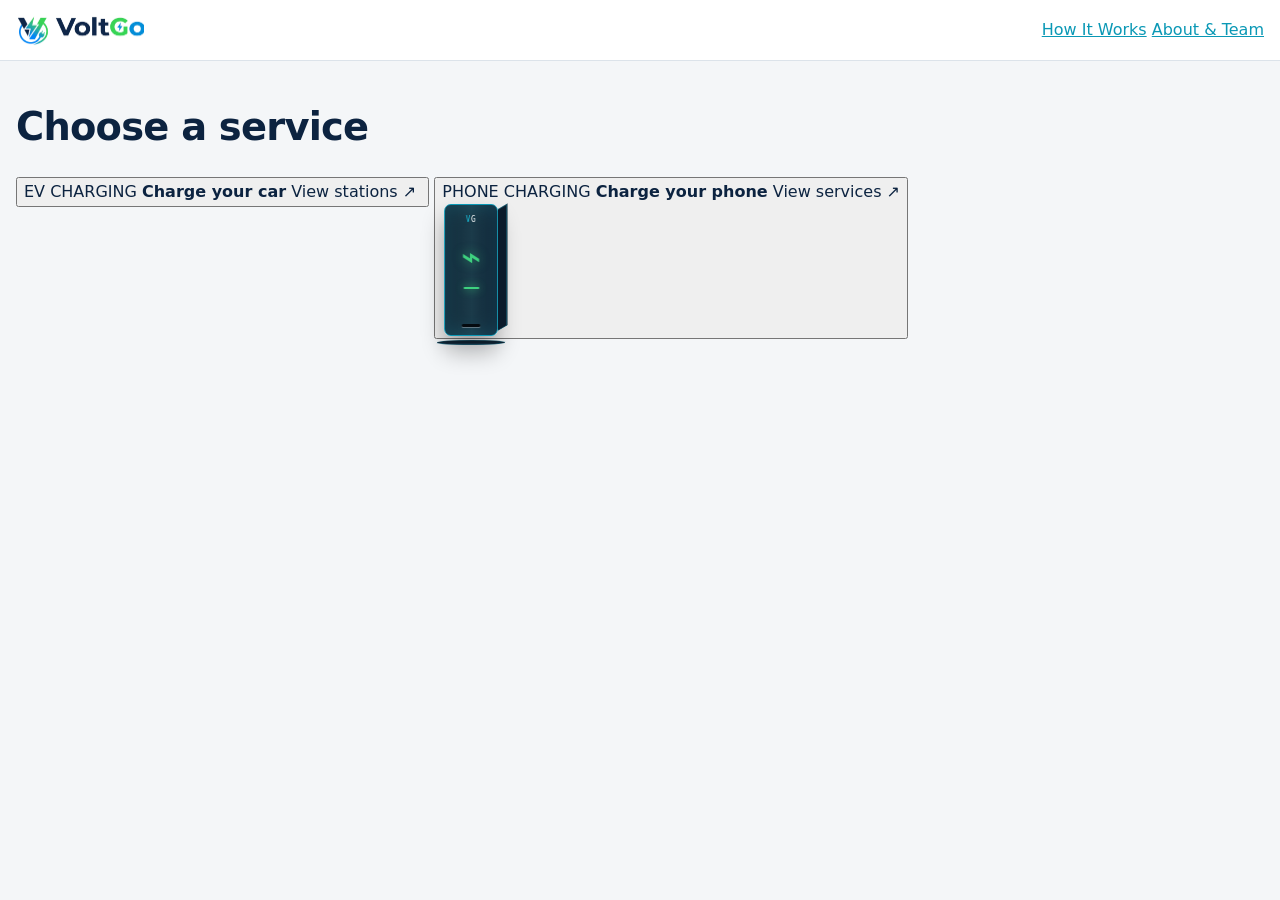
==== commit 81aadbb3: "Add files via upload" ====
--- a/index.html
+++ b/index.html
@@ -16,22 +16,96 @@
     <header class="site-header">
       <div class="container container--wide header-inner">
         <a class="brand" href="index.html" aria-label="VoltGo home">
-          <img class="brand-logo" src="assets/voltgo-logo.png" alt="" />
+          <img class="brand-logo" src="assets/voltgo-logo.png" alt="VoltGo" />
         </a>
+        <nav class="header-nav" aria-label="Main Navigation">
+          <a class="nav-link" href="how-it-works.html">How It Works</a>
+          <a class="nav-link" href="about.html">About &amp; Team</a>
+        </nav>
       </div>
     </header>
 
-    <main class="container container--wide">
-      <section class="intro">
-        <h1>Choose a charging station</h1>
-        <p class="intro-sub" id="summary"></p>
+    <main class="container container--wide home-main">
+      <section class="intro" id="homeIntro">
+        <h1>Choose a service</h1>
       </section>
 
       <section
-        class="stations"
-        id="stations"
-        aria-label="Charging stations"
-      ></section>
+        class="service-picker"
+        id="servicePicker"
+        aria-label="Choose a charging service"
+      >
+        <button class="service-choice" type="button" data-service-choice="ev">
+          <span class="service-choice-copy">
+            <span class="service-choice-kicker"
+              >EV CHARGING
+              <span class="service-choice-count" data-service-count="ev"></span
+            ></span>
+            <strong>Charge your car</strong>
+            <span class="service-choice-cta"
+              >View stations <span aria-hidden="true">↗</span></span
+            >
+          </span>
+          <span
+            class="service-choice-art service-choice-art--ev"
+            aria-hidden="true"
+          >
+            <img src="assets/ev-charging-station.webp" alt="" />
+          </span>
+        </button>
+        <button
+          class="service-choice service-choice--phone"
+          type="button"
+          data-service-choice="phone"
+        >
+          <span class="service-choice-copy">
+            <span class="service-choice-kicker"
+              >PHONE CHARGING
+              <span
+                class="service-choice-count"
+                data-service-count="phone"
+              ></span
+            ></span>
+            <strong>Charge your phone</strong>
+            <span class="service-choice-cta"
+              >View services <span aria-hidden="true">↗</span></span
+            >
+          </span>
+          <span
+            class="service-choice-art service-choice-art--phone"
+            aria-hidden="true"
+          >
+            <div class="phone-service-stage">
+              <span class="phone-stage-floor"></span>
+              <div class="charger-model phone-choice-model">
+                <div class="charger-face">
+                  <span class="charger-logo">V<span>G</span></span
+                  ><span class="charger-bolt">⌁</span
+                  ><span class="charger-light"></span
+                  ><span class="charger-slot"></span>
+                </div>
+                <div class="charger-side"></div>
+                <div class="charger-foot"></div>
+              </div>
+            </div>
+          </span>
+        </button>
+      </section>
+
+      <section class="station-browser" id="stationBrowser" hidden>
+        <div class="station-browser-head">
+          <div>
+            <p class="eyebrow" id="serviceEyebrow"></p>
+            <h2 id="stationsTitle"></h2>
+            <p class="intro-sub" id="summary"></p>
+          </div>
+        </div>
+        <section
+          class="stations"
+          id="stations"
+          aria-label="Charging stations"
+        ></section>
+      </section>
 
       <template id="stationCardTemplate">
         <a class="station-card" data-card-link>
@@ -45,8 +119,8 @@
             <img
               class="ev-smart-art"
               data-ev-art
-              src="assets/smart-pole-ev.svg"
-              alt="Smart streetlight pole charging an electric car via a cable"
+              src="assets/ev-charging-station.webp"
+              alt="3D illustration of an electric car connected to a charging station"
             />
             <div class="charger-model" data-phone-art>
               <div class="charger-face">
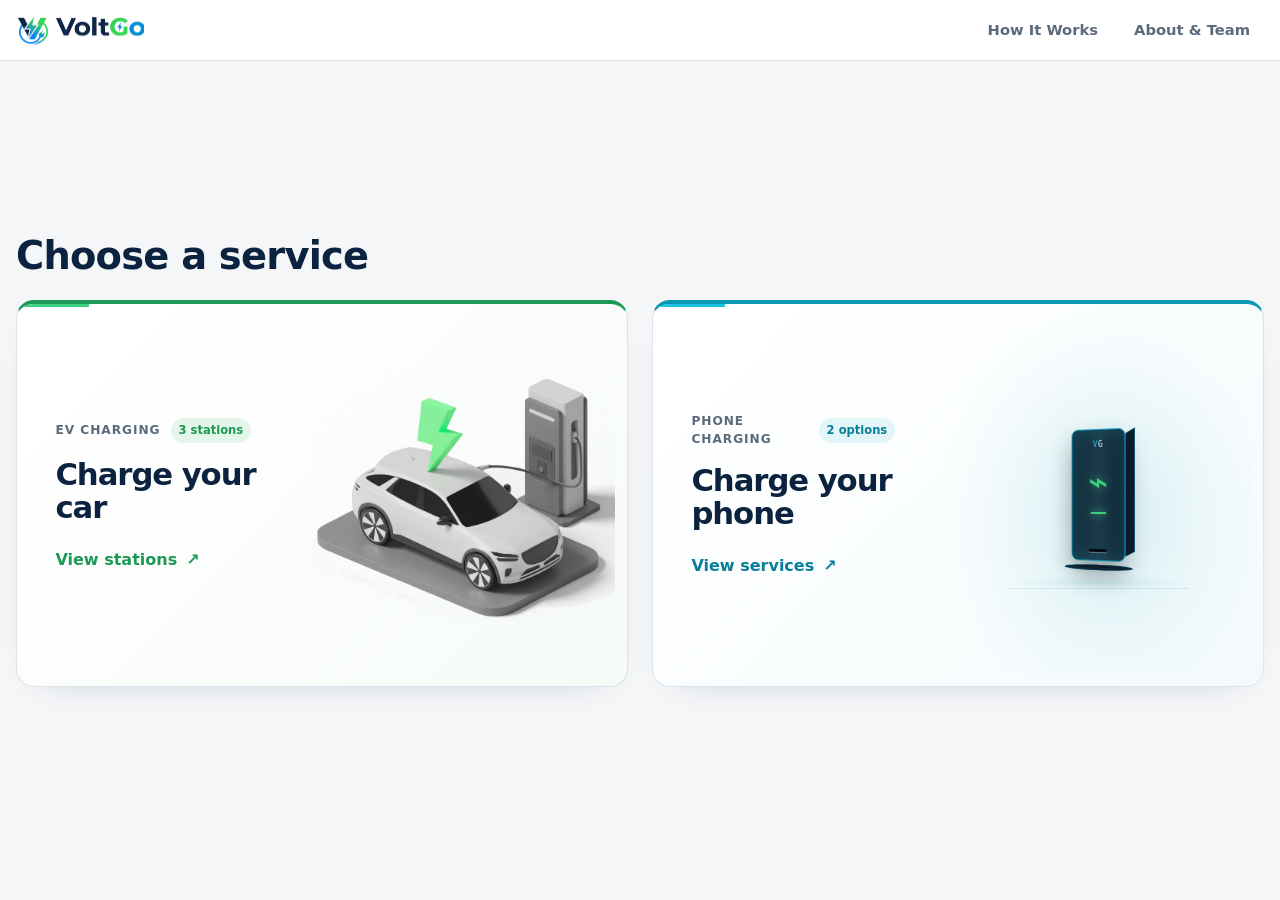
==== commit d383ac19: "Add files via upload" ====
--- a/index.html
+++ b/index.html
@@ -144,5 +144,6 @@
 
     <script src="js/stations.js"></script>
     <script src="js/home.js"></script>
+    <script src="js/energy-bg.js" defer></script>
   </body>
 </html>
--- a/css/style.css
+++ b/css/style.css
@@ -61,6 +61,7 @@
 
 .container { width: min(1080px, 100% - 32px); margin-inline: auto; }
 .container--wide { width: min(1880px, 100% - 32px); }
+.container--station { width: min(1540px, 100% - 32px); }
 .muted { color: var(--ink-soft); }
 .small { font-size: 0.85rem; }
 
@@ -85,7 +86,34 @@
   font-size: 1.15rem;
   letter-spacing: -0.01em;
 }
-.brand-logo { display: block; width: clamp(120px, 10vw, 170px); height: auto; }
+.brand-logo { display: block; width: clamp(120px, 10vw, 170px); height: auto; }
+
+/* ---------- Header Navigation ---------- */
+.header-nav {
+  display: inline-flex;
+  align-items: center;
+  gap: 8px;
+}
+.nav-link {
+  display: inline-flex;
+  align-items: center;
+  gap: 6px;
+  padding: 6px 14px;
+  color: var(--ink-soft);
+  text-decoration: none;
+  font-size: 0.92rem;
+  font-weight: 600;
+  border-radius: 8px;
+  transition: color 0.18s ease, background-color 0.18s ease;
+}
+.nav-link:hover {
+  color: var(--cyan);
+  background: var(--cyan-soft);
+}
+.nav-link.active {
+  color: var(--cyan);
+  background: var(--cyan-soft);
+}
 .header-note, .back-link { font-size: 0.9rem; color: var(--ink-soft); text-decoration: none; }
 .back-link:hover { color: var(--ink); }
 
@@ -129,6 +157,37 @@
   grid-template-columns: repeat(auto-fit, minmax(250px, 1fr));
   gap: 20px;
 }
+
+.intro .eyebrow { margin-bottom: 8px; }
+.home-main { display: flex; flex-direction: column; justify-content: center; padding-bottom: 24px; }
+.home-main .intro { width: min(1560px, 100%); margin: 0 auto; padding: 8px 0 22px; }
+.home-main .intro h1 { font-size: clamp(1.8rem, 3.2vw, 2.4rem); }
+.service-picker { display: grid; grid-template-columns: repeat(2, minmax(0, 1fr)); width: min(1560px, 100%); gap: 24px; margin: 0 auto 24px; }
+.service-choice { position: relative; display: grid; grid-template-columns: minmax(0, .92fr) minmax(0, 1.08fr); align-items: stretch; min-height: clamp(340px, 43vh, 420px); padding: 0; overflow: hidden; border: 1px solid #dce3ea; border-top: 4px solid var(--green); border-radius: 18px; background: linear-gradient(135deg, #fff 12%, #f6fbf7 100%); color: var(--ink); text-align: left; cursor: pointer; box-shadow: 0 12px 38px -32px rgba(12,35,64,.45); transition: transform .22s ease, border-color .22s ease, box-shadow .22s ease; }
+.service-choice::after { position: absolute; top: 0; left: 0; width: 72px; height: 3px; background: var(--green-bright); content: ""; }
+.service-choice--phone { border-top-color: var(--cyan); background: linear-gradient(135deg, #fff 12%, #f3fafc 100%); }
+.service-choice--phone::after { background: var(--cyan-bright); }
+.service-choice:hover { transform: translateY(-5px); border-color: #b7dfc5; box-shadow: 0 22px 45px -30px rgba(12,35,64,.4); }
+.service-choice--phone:hover { border-color: #b4e3eb; }
+.service-choice:focus-visible { outline: 3px solid var(--cyan-soft); outline-offset: 3px; }
+.service-choice-copy { display: flex; flex-direction: column; align-items: flex-start; justify-content: center; gap: 15px; padding: clamp(24px, 3vw, 42px); }
+.service-choice-kicker { display: flex; align-items: center; gap: 10px; color: var(--ink-soft); font-size: .76rem; font-weight: 750; letter-spacing: .08em; }
+.service-choice-copy strong { font-size: clamp(1.55rem, 2.4vw, 2.25rem); line-height: 1.08; letter-spacing: -.035em; }
+.service-choice-count { padding: 4px 8px; border-radius: 99px; background: var(--green-soft); color: var(--green); font-size: .72rem; font-weight: 700; letter-spacing: 0; white-space: nowrap; }
+.service-choice--phone .service-choice-count { background: var(--cyan-soft); color: #087f99; }
+.service-choice-cta { display: inline-flex; align-items: center; gap: 9px; margin-top: 9px; color: var(--green); font-weight: 750; }
+.service-choice--phone .service-choice-cta { color: #087f99; }
+.service-choice-art { position: relative; display: grid; place-items: center; align-self: stretch; min-width: 0; margin: 12px; overflow: hidden; border-radius: 14px; background: radial-gradient(ellipse at 52% 55%, rgba(28,154,85,.14), rgba(28,154,85,.035) 48%, transparent 74%); }
+.service-choice-art--ev { background: transparent; }
+.service-choice-art--ev img { display: block; width: 100%; height: 100%; max-height: 370px; object-fit: contain; padding: 0; }
+.service-choice-art--phone { background: radial-gradient(ellipse at 52% 55%, rgba(10,152,181,.14), rgba(10,152,181,.035) 48%, transparent 74%); }
+.phone-service-stage { position: relative; display: grid; place-items: center; width: 100%; height: 100%; min-height: 260px; perspective: 650px; }
+.phone-stage-floor { position: absolute; bottom: 22%; width: 180px; height: 25px; border-bottom: 1px solid #159bb244; transform: rotateX(67deg); background: radial-gradient(ellipse, #159bb21a, transparent 72%); }
+.station-browser-head { display: flex; align-items: center; justify-content: space-between; gap: 20px; padding: 24px 0 18px; }
+.station-browser-head h2 { font-size: clamp(1.45rem, 3vw, 2rem); line-height: 1.2; }
+.station-browser-head .intro-sub { margin-top: 5px; }
+.station-browser .stations { grid-template-columns: repeat(auto-fit, minmax(min(100%, 300px), 370px)); justify-content: center; }
+.station-browser .station-card { animation-delay: 0ms; }
 
 .station-card {
   --accent: var(--cyan);
@@ -148,6 +207,8 @@
 }
 .station-card.is-available { --accent: var(--green); }
 .station-card.is-offline   { --accent: var(--off); }
+.station-card.is-available.is-service-wired,
+.station-card.is-available.is-service-wireless { --accent: var(--cyan); }
 
 .station-card:focus-visible { outline: 3px solid var(--cyan-soft); border-color: var(--accent); }
 .station-card:active { transform: scale(0.98); }
@@ -161,15 +222,15 @@
   }
 }
 
-.card-top { display: flex; justify-content: space-between; align-items: center; gap: 8px; flex-wrap: wrap; }
+.card-top { display: grid; grid-template-columns: minmax(0, 1fr) auto; align-items: center; gap: 8px; min-height: 38px; }
 .card-id {
   font-weight: 700;
   font-size: 0.78rem;
   letter-spacing: 0.04em;
   color: var(--ink-soft);
 }
-.card-name { margin-top: 18px; font-size: 1.5rem; letter-spacing: -0.01em; line-height: 1.2; }
-.card-location { margin-top: 4px; color: var(--ink-soft); font-size: 0.92rem; }
+.card-name { margin-top: 10px; font-size: 1.5rem; letter-spacing: -0.01em; line-height: 1.2; }
+.card-location { display: block; margin-top: 4px; color: var(--ink-soft); font-size: 0.92rem; line-height: 1.4; }
 
 /* A small CSS-only 3D charging column for each home card. */
 .charger-stage { position: relative; flex: 1; min-height: 180px; margin: 8px auto 12px; width: 100%; display: grid; place-items: center; perspective: 650px; overflow: hidden; }
@@ -187,7 +248,7 @@
 .is-service-ev .charger-stage { min-height: 205px; overflow:hidden; border-radius:9px; background:transparent; }
 .is-service-ev .charger-glow,.is-service-ev .charger-floor { display:none; }
 .ev-smart-art { display:block; width:100%; height:100%; object-fit:contain; }
-.is-service-ev .charger-stage .ev-smart-art { position:absolute; inset:0; }
+.is-service-ev .charger-stage .ev-smart-art { position:absolute; inset:0; transform:scale(1.12); }
 .station-card.is-offline .ev-smart-art { filter:grayscale(.8) opacity(.68); }
 .is-offline .charger-model { filter: grayscale(1); opacity: .65; }
 
@@ -225,6 +286,7 @@
 }
 .station-head h1 { font-size: clamp(1.6rem, 4vw, 2.1rem); letter-spacing: -0.02em; line-height: 1.15; }
 .eyebrow { font-weight: 700; letter-spacing: 0.05em; color: var(--cyan); font-size: 0.9rem; }
+.station-head { padding: 20px 0 14px; }
 
 .layout { display: grid; gap: 20px; grid-template-columns: 1fr; align-items: start; }
 .col { display: grid; gap: 20px; }
@@ -289,6 +351,46 @@
 .module-scene.is-live .ev-smart-art-detail { display:none; }
 .camera-toggle { margin-top: 12px; }
 .camera-help { margin-top: 7px; }
+
+@media (min-width: 1000px) {
+  .station-main { padding-bottom: 20px; }
+  .station-head { padding: 14px 0 10px; align-items: center; }
+  .station-head h1 { font-size: 1.7rem; }
+  .station-head > div { display: flex; align-items: baseline; flex-wrap: wrap; gap: 4px 10px; }
+  .station-head h1 { font-size: 1.45rem; }
+  .station-head .eyebrow { font-size: .75rem; }
+  .station-head .muted { font-size: .86rem; }
+  .layout { grid-template-columns: 1.05fr .95fr; gap: 14px; align-items: stretch; }
+  .col { grid-template-rows: auto minmax(0, 1fr); gap: 12px; min-height: 100%; }
+  .col--main { grid-template-rows: minmax(0, 1fr); }
+  .col > .card:nth-child(2) { display: flex; flex-direction: column; min-height: 0; }
+  .card { padding: 15px 17px; }
+  .card-title { margin-bottom: 9px; }
+  .readings { gap: 8px; margin-bottom: 8px; }
+  .reading { padding: 8px 10px; }
+  .reading-value { font-size: 1.25rem; }
+  .module-scene { flex: 1; min-height: 245px; height: auto; aspect-ratio: auto; }
+  .module-scene .ev-smart-art-detail { transform: scale(1.08); }
+  .camera-toggle { min-height: 40px; padding: 8px 12px; margin-top: 7px; }
+  .camera-help { margin-top: 4px; }
+  .step { margin: 13px 0 7px; }
+  .field { margin-top: 8px; }
+  .field-label { margin-bottom: 3px; }
+  .field-box input { padding: 8px 11px; }
+  .chips { gap: 6px; margin-top: 7px; }
+  .chip { min-height: 34px; padding: 4px 11px; }
+  .summary-list { margin-top: 9px; }
+  .summary-list > div { padding: 6px 10px; }
+  #setupBlock > .summary-list { display: grid; grid-template-columns: 1fr 1fr; gap: 6px; border: 0; }
+  #setupBlock > .summary-list > div { align-items: center; padding: 6px 9px; border: 1px solid var(--line) !important; border-radius: 8px; font-size: .88rem; }
+  .checkout-step { display: grid; grid-template-columns: minmax(100px, .7fr) minmax(150px, 1fr); align-items: center; gap: 12px; margin-top: 9px; }
+  .checkout-step .step { margin: 0; }
+  .checkout-step .btn { margin: 0; }
+  #payNote { line-height: 1.25; }
+  .btn { min-height: 42px; padding: 8px 14px; }
+  #payNote { margin-top: 5px; }
+  .btn--stop { margin-top: 10px; }
+}
 
 /* Steps */
 .step { display: flex; align-items: center; gap: 10px; margin: 22px 0 10px; }
@@ -481,6 +583,17 @@
 @media (max-width: 600px) {
   .container { width: calc(100% - 28px); }
   .intro { padding: 26px 0 18px; }
+  .home-main { justify-content: flex-start; padding-bottom: 16px; }
+  .home-main .intro { padding: 34px 0 20px; }
+  .service-picker { grid-template-columns: 1fr; gap: 14px; margin-bottom: 20px; }
+  .service-choice { grid-template-columns: minmax(0, 1fr) minmax(120px, .75fr); min-height: 250px; border-radius: 15px; }
+  .service-choice-copy { gap: 10px; padding: 20px 16px; }
+  .service-choice-copy strong { font-size: clamp(1.35rem, 6vw, 1.8rem); }
+  .service-choice-kicker { gap: 7px; font-size: .69rem; }
+  .service-choice-count { font-size: .64rem; padding: 3px 6px; }
+  .service-choice-art { margin: 8px; border-radius: 11px; }
+  .service-choice-art--ev img { padding: 0; }
+  .station-browser-head { align-items: flex-start; flex-direction: column; padding: 20px 0 16px; }
   .station-head { padding: 22px 0 16px; }
   .card { padding: 18px; }
 
@@ -488,12 +601,20 @@
   .stations { grid-template-columns: 1fr 1fr; gap: 12px; }
   .station-card { min-height: 330px; padding: 16px 14px; }
   .station-card:last-child:nth-child(odd) { grid-column: 1 / -1; } /* odd one out fills the row */
-  .card-top { flex-direction: column; align-items: flex-start; gap: 8px; }
-  .card-name { margin-top: 14px; font-size: 1.2rem; }
+  .card-top { grid-template-columns: 1fr; align-items: start; gap: 8px; min-height: 0; }
+  .card-name { margin-top: 10px; font-size: 1.2rem; }
   .card-location { font-size: 0.82rem; }
   .charger-stage { min-height: 120px; }
   .charger-model { transform: rotateY(-22deg) scale(.82); }
   .card-foot { flex-direction: column; align-items: flex-start; gap: 2px; font-size: 0.85rem; }
+}
+
+@media (min-width: 601px) and (max-width: 900px) {
+  .service-picker { width: 100%; gap: 14px; }
+  .service-choice { grid-template-columns: minmax(0, .95fr) minmax(0, 1.05fr); min-height: 300px; }
+  .service-choice-copy { gap: 11px; padding: 18px; }
+  .service-choice-copy strong { font-size: 1.55rem; }
+  .service-choice-art { margin: 8px; }
 }
 
 @media (max-width: 520px) {
@@ -561,7 +682,597 @@
 @media (max-width: 820px) { .phone-layout { grid-template-columns: 1fr; } .phone-scene { min-height: 230px; } }
 @media (max-width: 420px) { .pole-telemetry-grid { grid-template-columns: 1fr; } }
 
+@media (min-width: 1000px) {
+  .phone-main { padding-bottom: 10px; }
+  .phone-main .station-head { padding: 14px 0 10px; }
+  .phone-layout { align-items: stretch; gap: 14px; }
+  .phone-visual-card, .phone-control-card { padding: 15px 17px; }
+  .phone-visual-card { display: flex; flex-direction: column; }
+  .phone-scene { flex: 1; min-height: 280px; height: auto; }
+  .phone-station-model { width: 104px; height: 230px; }
+  .phone-model-icon { font-size: 58px; }
+  .phone-setup-grid { grid-template-columns: .95fr 1.05fr; gap: 12px; }
+  .phone-setup-purchase { min-width: 0; }
+  .phone-setup-grid .step { margin: 8px 0 6px; }
+  .pole-telemetry { margin: 10px 0 8px; padding: 10px; }
+  .pole-telemetry-heading { margin-bottom: 7px; }
+  .pole-reading { padding: 8px; }
+  .pole-telemetry-note { margin-top: 6px; }
+  .phone-port, .phone-package { min-height: 42px; padding: 5px 10px; }
+  .phone-price { display: grid; grid-template-columns: 1fr 1fr; gap: 6px; margin: 8px 0; border: 0; }
+  .phone-price.summary-list > div, .phone-price.summary-list > div + div { align-items: center; padding: 6px 8px; border: 1px solid var(--line); border-radius: 8px; font-size: .84rem; }
+  .phone-setup-purchase .btn { min-height: 40px; padding: 8px 10px; }
+  .phone-footnote { margin: 4px 0 7px; }
+}
+
+@media (max-height: 820px) and (min-width: 1000px) {
+  .station-head, .phone-main .station-head { padding-top: 8px; padding-bottom: 6px; }
+  .layout { gap: 10px; }
+  .col { gap: 9px; }
+  .station-main .card, .phone-main .card { padding: 11px 14px; }
+  .card-title { margin-bottom: 6px; }
+  .module-scene { min-height: 205px; height: auto; }
+  .step { margin: 9px 0 5px; }
+  .summary-list { margin-top: 6px; }
+  .summary-list > div { padding-top: 4px; padding-bottom: 4px; }
+  .station-main .btn { min-height: 38px; }
+  .phone-scene { min-height: 260px; height: auto; }
+  .phone-station-model { width: 98px; height: 215px; }
+  .pole-telemetry { margin: 7px 0 5px; padding: 8px; }
+}
+
 /* ---------- Respect "reduce motion" settings ---------- */
 @media (prefers-reduced-motion: reduce) {
   *, *::before, *::after { animation: none !important; transition: none !important; }
 }
+
+
+
+/* ============================================================
+   ABOUT & HOW IT WORKS PAGE
+   ============================================================ */
+.about-main {
+  width: min(1360px, 100% - 32px);
+  margin-inline: auto;
+  padding: 32px 0 60px;
+}
+.about-hero {
+  text-align: center;
+  max-width: 860px;
+  margin: 0 auto 40px;
+}
+.about-hero h1 {
+  font-size: clamp(2rem, 3.8vw, 2.75rem);
+  letter-spacing: -0.02em;
+  margin: 12px 0 16px;
+  color: var(--ink);
+}
+.about-hero .intro-sub {
+  font-size: 1.1rem;
+  line-height: 1.6;
+  color: var(--ink-soft);
+}
+.about-badge {
+  display: inline-flex;
+  align-items: center;
+  gap: 6px;
+  padding: 4px 14px;
+  border-radius: 999px;
+  font-size: 0.82rem;
+  font-weight: 700;
+  letter-spacing: 0.04em;
+  text-transform: uppercase;
+  background: var(--cyan-soft);
+  color: var(--cyan);
+}
+.about-stats {
+  display: grid;
+  grid-template-columns: repeat(auto-fit, minmax(220px, 1fr));
+  gap: 16px;
+  margin-bottom: 56px;
+}
+.stat-card {
+  background: var(--surface);
+  border: 1px solid var(--line);
+  border-radius: var(--radius);
+  padding: 20px;
+  text-align: left;
+  transition: transform 0.2s ease, box-shadow 0.2s ease;
+}
+.stat-card:hover {
+  transform: translateY(-2px);
+  box-shadow: var(--shadow-hover);
+}
+.stat-card strong {
+  display: block;
+  font-size: 1.25rem;
+  color: var(--ink);
+  margin-bottom: 4px;
+}
+.stat-card p {
+  font-size: 0.9rem;
+  color: var(--ink-soft);
+  margin: 0;
+}
+
+.about-section {
+  margin-bottom: 64px;
+  scroll-margin-top: 80px;
+}
+.section-header {
+  margin-bottom: 28px;
+}
+.section-header .eyebrow {
+  color: var(--cyan);
+  font-weight: 700;
+  font-size: 0.85rem;
+  letter-spacing: 0.05em;
+  text-transform: uppercase;
+  margin-bottom: 6px;
+}
+.section-header h2 {
+  font-size: clamp(1.6rem, 2.8vw, 2rem);
+  letter-spacing: -0.02em;
+  color: var(--ink);
+}
+.section-header .section-lead {
+  color: var(--ink-soft);
+  margin-top: 6px;
+  font-size: 1.05rem;
+  max-width: 800px;
+}
+
+/* How it works steps */
+.steps-grid {
+  display: grid;
+  grid-template-columns: repeat(auto-fit, minmax(260px, 1fr));
+  gap: 20px;
+  margin-bottom: 32px;
+}
+.step-card {
+  background: var(--surface);
+  border: 1px solid var(--line);
+  border-radius: var(--radius);
+  padding: 24px;
+  position: relative;
+  display: flex;
+  flex-direction: column;
+}
+.step-card-num {
+  display: inline-flex;
+  align-items: center;
+  justify-content: center;
+  width: 36px;
+  height: 36px;
+  border-radius: 10px;
+  background: var(--cyan-soft);
+  color: var(--cyan);
+  font-weight: 800;
+  font-size: 0.95rem;
+  margin-bottom: 16px;
+}
+.step-card h3 {
+  margin: 0 0 10px;
+  font-size: 1.15rem;
+  color: var(--ink);
+}
+.step-card p {
+  font-size: 0.92rem;
+  color: var(--ink-soft);
+  line-height: 1.55;
+  margin: 0;
+}
+
+/* Spotlight Architecture Box */
+.spotlight-box {
+  background: linear-gradient(135deg, #ffffff 0%, var(--cyan-soft) 100%);
+  border: 1px solid var(--energy-border);
+  border-radius: 16px;
+  padding: 28px;
+  margin-top: 24px;
+}
+.spotlight-box h3 {
+  font-size: 1.3rem;
+  margin: 0 0 8px;
+  color: var(--ink);
+}
+.spotlight-box > p {
+  color: var(--ink-soft);
+  font-size: 0.95rem;
+  margin-bottom: 20px;
+}
+.spotlight-points {
+  display: grid;
+  grid-template-columns: repeat(auto-fit, minmax(240px, 1fr));
+  gap: 16px;
+}
+.spotlight-point {
+  background: rgba(255, 255, 255, 0.85);
+  border: 1px solid rgba(220, 227, 234, 0.8);
+  border-radius: 10px;
+  padding: 14px 16px;
+}
+.spotlight-point strong {
+  display: flex;
+  align-items: center;
+  gap: 6px;
+  color: var(--ink);
+  font-size: 0.95rem;
+  margin-bottom: 4px;
+}
+.spotlight-point p {
+  margin: 0;
+  font-size: 0.88rem;
+  color: var(--ink-soft);
+}
+
+/* Supervisor Card */
+.supervisor-card {
+  background: var(--surface);
+  border: 1px solid var(--line);
+  border-left: 5px solid var(--green);
+  border-radius: var(--radius);
+  padding: 24px;
+  display: flex;
+  align-items: center;
+  justify-content: space-between;
+  gap: 20px;
+  margin-bottom: 28px;
+  flex-wrap: wrap;
+}
+.supervisor-info .about-badge {
+  margin-bottom: 8px;
+  background: var(--green-soft);
+  color: var(--green);
+}
+.supervisor-info h3 {
+  margin: 4px 0 4px;
+  font-size: 1.3rem;
+  color: var(--ink);
+}
+.supervisor-info p {
+  color: var(--ink-soft);
+  font-size: 0.92rem;
+  margin: 0;
+}
+
+/* Team Grid */
+.team-grid {
+  display: grid;
+  grid-template-columns: repeat(auto-fit, minmax(260px, 1fr));
+  gap: 20px;
+  margin-bottom: 32px;
+}
+.team-card {
+  background: var(--surface);
+  border: 1px solid var(--line);
+  border-radius: var(--radius);
+  padding: 22px;
+  display: flex;
+  flex-direction: column;
+  transition: transform 0.2s ease, box-shadow 0.2s ease;
+}
+.team-card:hover {
+  transform: translateY(-2px);
+  box-shadow: var(--shadow-hover);
+}
+.team-avatar {
+  width: 52px;
+  height: 52px;
+  border-radius: 50%;
+  background: linear-gradient(135deg, var(--cyan-bright), var(--ink));
+  color: #fff;
+  display: flex;
+  align-items: center;
+  justify-content: center;
+  font-weight: 700;
+  font-size: 1.1rem;
+  margin-bottom: 14px;
+}
+.team-card h3 {
+  font-size: 1.15rem;
+  margin: 0 0 4px;
+  color: var(--ink);
+}
+.team-role {
+  display: inline-block;
+  font-size: 0.82rem;
+  font-weight: 600;
+  color: var(--cyan);
+  margin-bottom: 10px;
+}
+.team-card p {
+  font-size: 0.88rem;
+  color: var(--ink-soft);
+  margin: 0;
+  line-height: 1.5;
+}
+
+/* Tech Stack row */
+.tech-stack-row {
+  display: flex;
+  flex-wrap: wrap;
+  gap: 10px;
+  margin-top: 16px;
+}
+.tech-pill {
+  display: inline-flex;
+  align-items: center;
+  gap: 6px;
+  padding: 6px 14px;
+  background: var(--surface);
+  border: 1px solid var(--line);
+  border-radius: 8px;
+  font-size: 0.85rem;
+  font-weight: 500;
+  color: var(--ink);
+}
+
+/* About CTA */
+.about-cta {
+  background: var(--ink);
+  color: #ffffff;
+  border-radius: 18px;
+  padding: 40px 32px;
+  text-align: center;
+  margin-top: 50px;
+}
+.about-cta h2 {
+  font-size: 1.8rem;
+  margin-bottom: 8px;
+  color: #ffffff;
+}
+.about-cta p {
+  color: #a2b2c4;
+  margin: 0 auto 24px;
+  max-width: 600px;
+  font-size: 1.05rem;
+}
+.about-cta-btns {
+  display: flex;
+  justify-content: center;
+  gap: 14px;
+  flex-wrap: wrap;
+}
+.btn--cta-cyan {
+  background: var(--cyan);
+  color: #ffffff !important;
+  padding: 10px 22px;
+  border-radius: 8px;
+  text-decoration: none;
+  font-weight: 600;
+  transition: background-color 0.2s ease;
+}
+.btn--cta-cyan:hover {
+  background: var(--cyan-bright);
+}
+.btn--cta-outline {
+  background: transparent;
+  color: #ffffff !important;
+  border: 1px solid rgba(255, 255, 255, 0.35);
+  padding: 10px 22px;
+  border-radius: 8px;
+  text-decoration: none;
+  font-weight: 600;
+  transition: border-color 0.2s ease, background-color 0.2s ease;
+}
+.btn--cta-outline:hover {
+  border-color: #ffffff;
+  background: rgba(255, 255, 255, 0.08);
+}
+
+
+@media (max-width: 640px) {
+  .header-nav {
+    gap: 4px;
+  }
+  .nav-link {
+    padding: 4px 8px;
+    font-size: 0.82rem;
+  }
+  .header-right .back-link {
+    font-size: 0.82rem;
+  }
+}
+
+
+/* Mentors Grid */
+.mentors-grid {
+  display: grid;
+  grid-template-columns: repeat(auto-fit, minmax(320px, 1fr));
+  gap: 20px;
+  margin-bottom: 36px;
+}
+.mentor-card {
+  background: var(--surface);
+  border: 1px solid var(--line);
+  border-left: 5px solid var(--cyan);
+  border-radius: var(--radius);
+  padding: 22px 24px;
+  display: flex;
+  flex-direction: column;
+  justify-content: center;
+  transition: transform 0.2s ease, box-shadow 0.2s ease;
+}
+.mentor-card--supervisor {
+  border-left-color: var(--green);
+}
+.mentor-card:hover {
+  transform: translateY(-2px);
+  box-shadow: var(--shadow-hover);
+}
+.mentor-badge {
+  display: inline-flex;
+  align-items: center;
+  gap: 6px;
+  padding: 3px 12px;
+  border-radius: 999px;
+  font-size: 0.78rem;
+  font-weight: 700;
+  letter-spacing: 0.04em;
+  text-transform: uppercase;
+  margin-bottom: 10px;
+  width: fit-content;
+}
+.mentor-badge--green {
+  background: var(--green-soft);
+  color: var(--green);
+}
+.mentor-badge--cyan {
+  background: var(--cyan-soft);
+  color: var(--cyan);
+}
+.mentor-card h3 {
+  margin: 0 0 6px;
+  font-size: 1.25rem;
+  color: var(--ink);
+}
+.mentor-card p {
+  color: var(--ink-soft);
+  font-size: 0.9rem;
+  margin: 0;
+  line-height: 1.5;
+}
+
+/* Team Banner & Compact Grid */
+.team-banner-card {
+  background: var(--surface);
+  border: 1px solid var(--line);
+  border-radius: var(--radius);
+  overflow: hidden;
+  margin-bottom: 32px;
+  box-shadow: 0 8px 28px -12px rgba(12, 35, 64, 0.2);
+}
+.team-banner-img {
+  width: 100%;
+  height: auto;
+  display: block;
+}
+
+.team-grid-compact {
+  display: grid;
+  grid-template-columns: repeat(auto-fill, minmax(280px, 1fr));
+  gap: 16px;
+  margin-bottom: 40px;
+}
+.team-member-item {
+  background: var(--surface);
+  border: 1px solid var(--line);
+  border-radius: var(--radius);
+  padding: 16px 18px;
+  display: flex;
+  align-items: center;
+  gap: 14px;
+  transition: transform 0.2s ease, box-shadow 0.2s ease, border-color 0.2s ease;
+}
+.team-member-item:hover {
+  transform: translateY(-2px);
+  box-shadow: var(--shadow-hover);
+  border-color: var(--cyan);
+}
+.team-member-avatar {
+  width: 44px;
+  height: 44px;
+  border-radius: 50%;
+  background: linear-gradient(135deg, var(--cyan-bright), var(--ink));
+  color: #ffffff;
+  display: flex;
+  align-items: center;
+  justify-content: center;
+  font-weight: 700;
+  font-size: 0.95rem;
+  flex-shrink: 0;
+}
+.team-member-details h3 {
+  font-size: 1.02rem;
+  margin: 0 0 2px;
+  color: var(--ink);
+  font-weight: 600;
+}
+.team-member-details p {
+  font-size: 0.82rem;
+  color: var(--ink-soft);
+  margin: 0;
+}
+
+
+/* Embedded & Hardware Architecture Styles */
+.hw-tags {
+  display: flex;
+  flex-wrap: wrap;
+  gap: 6px;
+  margin-top: 14px;
+}
+.hw-tag {
+  display: inline-flex;
+  align-items: center;
+  gap: 4px;
+  padding: 3px 8px;
+  border-radius: 6px;
+  font-size: 0.76rem;
+  font-weight: 600;
+  background: var(--surface);
+  border: 1px solid var(--line);
+  color: var(--ink);
+}
+.hw-tag--cyan {
+  background: var(--cyan-soft);
+  border-color: rgba(10, 152, 181, 0.25);
+  color: var(--cyan);
+}
+.hw-tag--green {
+  background: var(--green-soft);
+  border-color: rgba(28, 154, 85, 0.25);
+  color: var(--green);
+}
+
+.embedded-specs-grid {
+  display: grid;
+  grid-template-columns: repeat(auto-fit, minmax(250px, 1fr));
+  gap: 16px;
+  margin-top: 20px;
+}
+.embedded-spec-card {
+  background: var(--surface);
+  border: 1px solid var(--line);
+  border-radius: var(--radius);
+  padding: 18px;
+  display: flex;
+  flex-direction: column;
+}
+.embedded-spec-card h4 {
+  margin: 0 0 6px;
+  font-size: 1rem;
+  color: var(--ink);
+  display: flex;
+  align-items: center;
+  gap: 8px;
+}
+.embedded-spec-card p {
+  font-size: 0.85rem;
+  color: var(--ink-soft);
+  line-height: 1.5;
+  margin: 0 0 10px;
+}
+.embedded-spec-list {
+  list-style: none;
+  padding: 0;
+  margin: 0;
+  font-size: 0.82rem;
+  color: var(--ink);
+}
+.embedded-spec-list li {
+  padding: 4px 0;
+  border-top: 1px solid var(--line);
+  display: flex;
+  justify-content: space-between;
+  gap: 10px;
+}
+.embedded-spec-list li span:first-child {
+  color: var(--ink-soft);
+}
+.embedded-spec-list li span:last-child {
+  font-weight: 600;
+  color: var(--ink);
+  text-align: right;
+}
